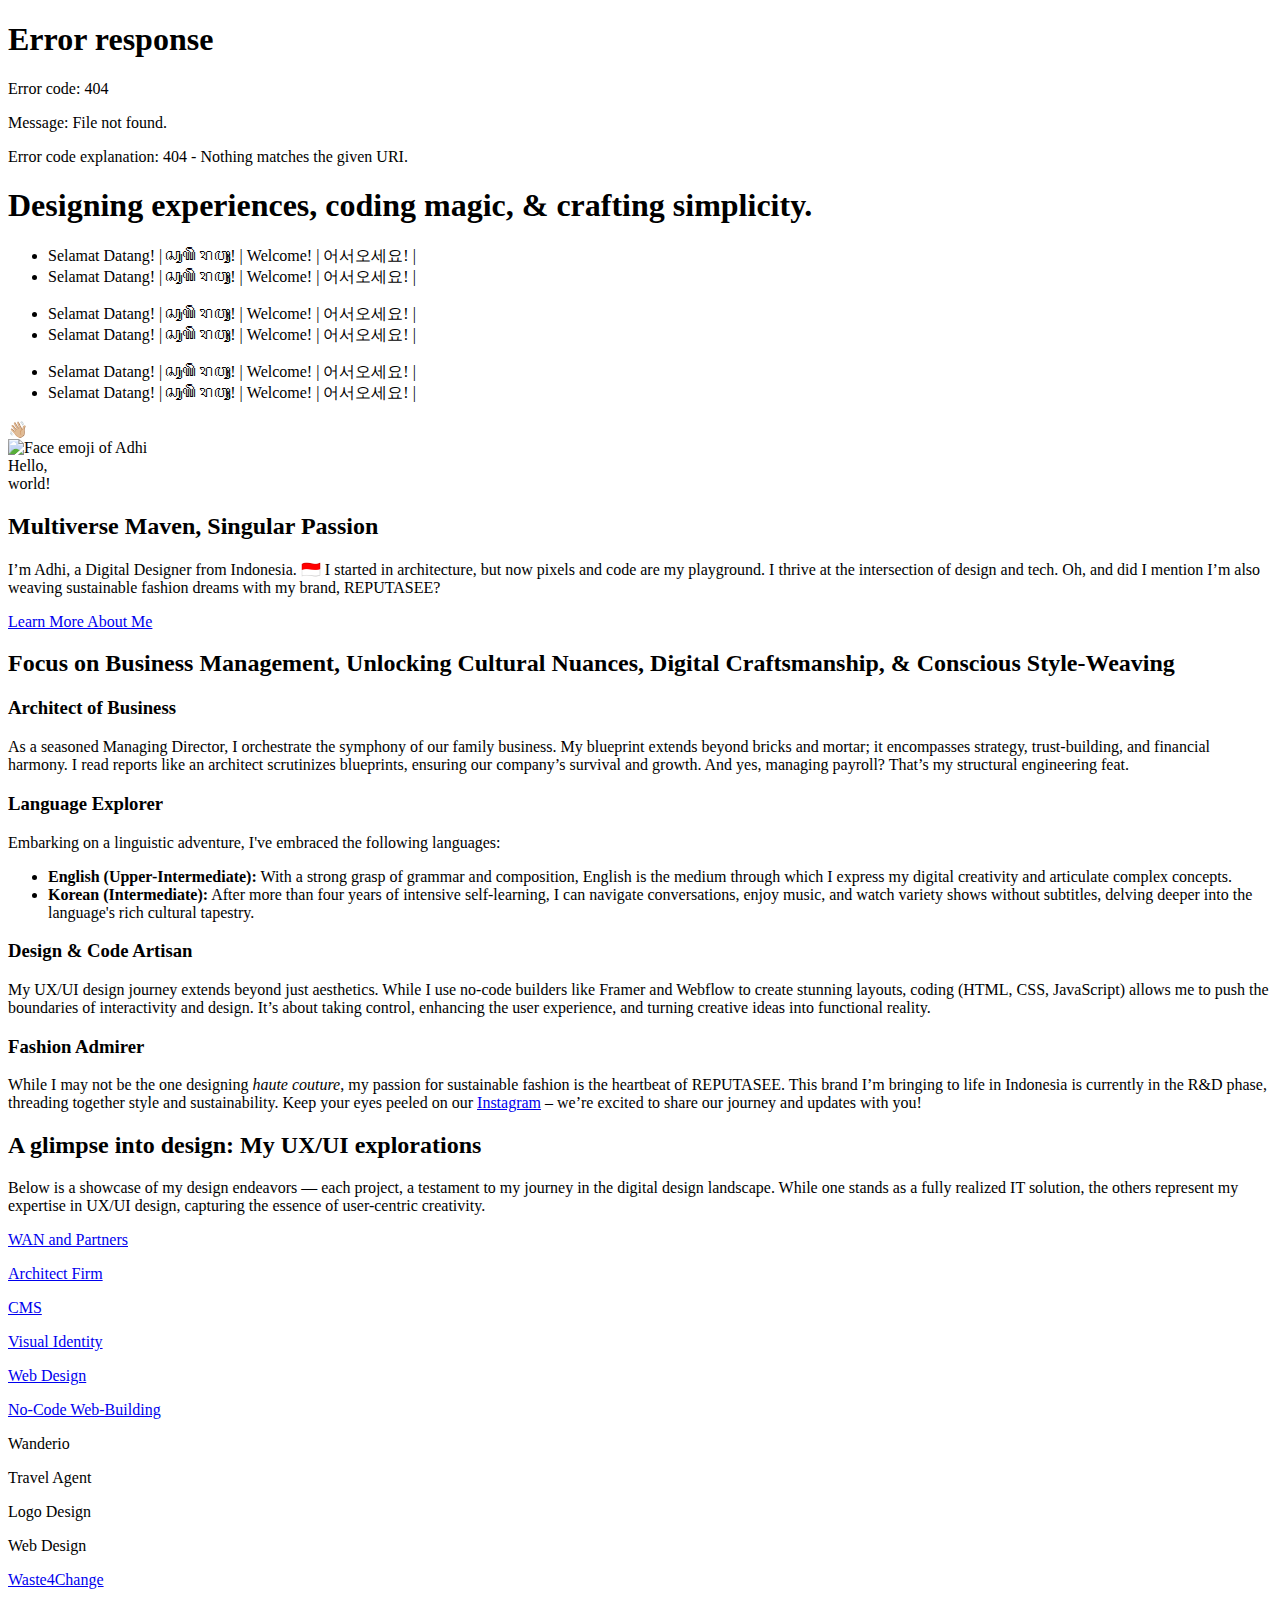
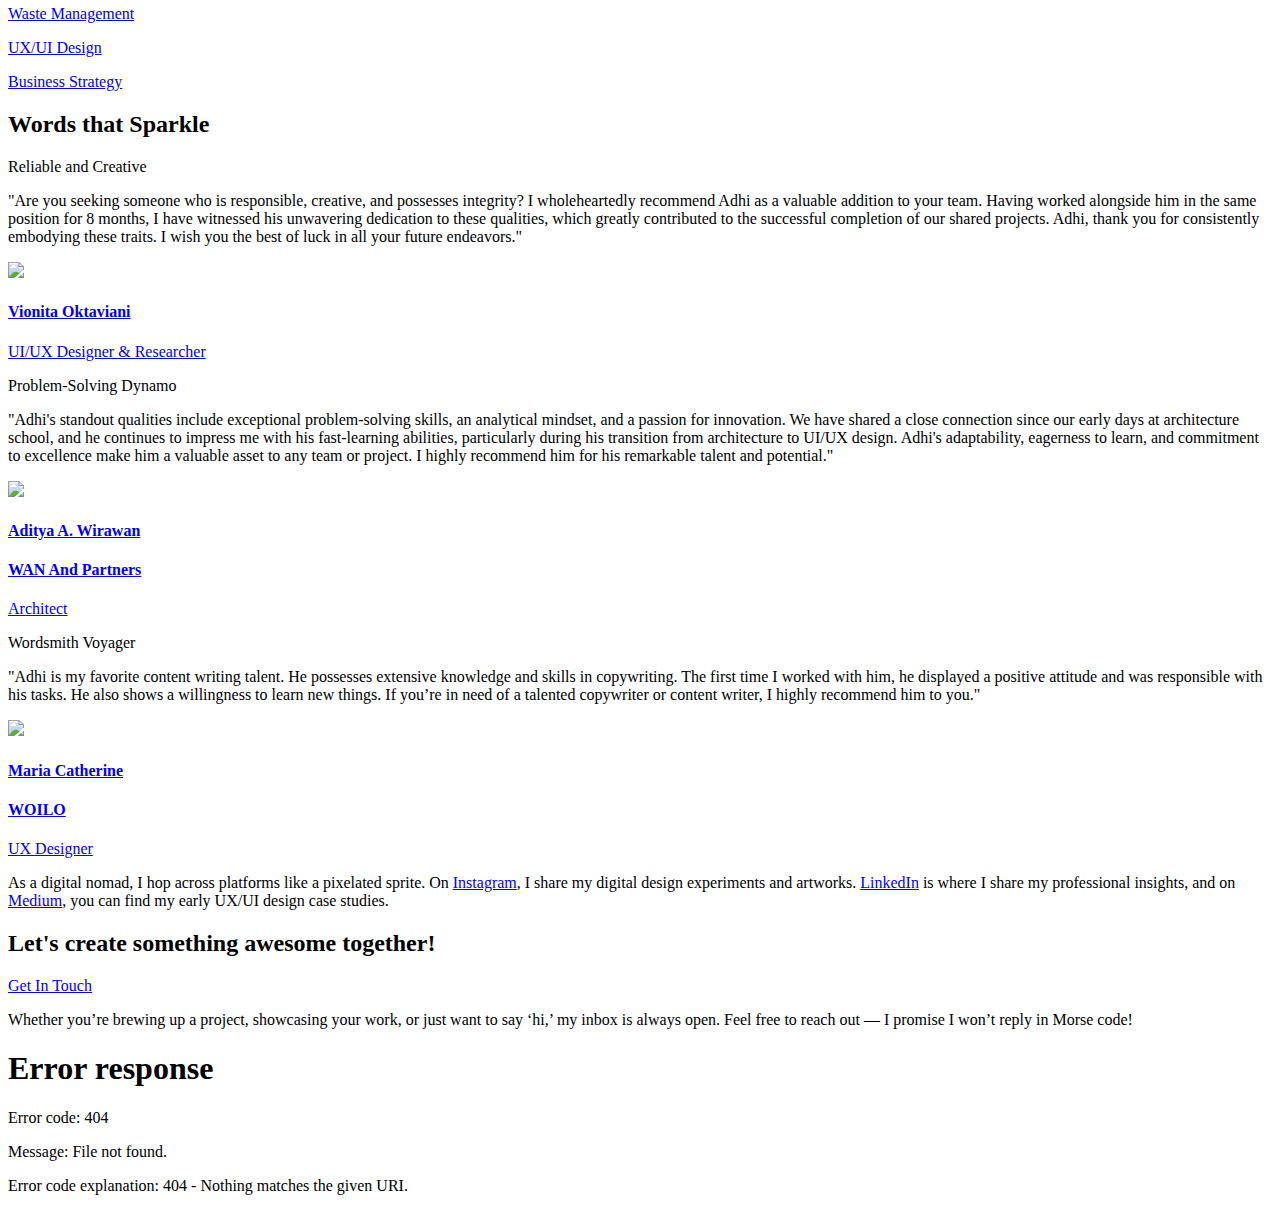
==== index.html @ 4ca86c9b "Update index.html" ====
<!DOCTYPE html>
<html lang="en">
<head>
    <title>Home</title>
    <script>
        document.addEventListener("DOMContentLoaded", function() {
            fetch('header.html')
                .then(response => response.text())
                .then(data => {
                    document.querySelector('head').innerHTML += data;
                });
        });
    </script>
</head>
<body>
    <div id="navbar"></div>
    <script>
        fetch("navbar.html")
        .then(response => response.text())
        .then(data => {
            document.getElementById("navbar").innerHTML = data;
            
            const script = document.createElement("script");
            script.src = "main.js";
            document.body.appendChild(script);
        });
    </script>
    <!-- End of navigation bar -->
     
    <header class="hero-wrapper col-8">
        <section id="top" class="hero-section">
            <h1 class="hero-text">Designing
                <span class="highlighted-text experiences">experiences</span>, coding <span class="highlighted-text magic">magic</span>, & crafting <span class="highlighted-text simplicity">simplicity</span>.
            </h1>
        </section>     
    </header>
    <!-- End of the Hero Section -->

    <div class="infinite-slider">
        <ul>
            <li>
                <span class="text-id">Selamat Datang!</span>
                <span class="separator">|</span>
                <span class="text-jv">ꦱꦸꦒꦼꦁꦫꦮꦸꦃ!</span>
                <span class="separator">|</span>
                <span class="text-en">Welcome!</span>
                <span class="separator">|</span>
                <span class="text-ko">어서오세요!</span>
                <span class="separator">|</span>
            </li>
            <li aria-hidden="true">
                <span class="text-id">Selamat Datang!</span>
                <span class="separator">|</span>
                <span class="text-jv">ꦱꦸꦒꦼꦁꦫꦮꦸꦃ!</span>
                <span class="separator">|</span>
                <span class="text-en">Welcome!</span>
                <span class="separator">|</span>
                <span class="text-ko">어서오세요!</span>
                <span class="separator">|</span>
            </li>
        </ul>
        <ul>
            <li>
                <span class="text-id">Selamat Datang!</span>
                <span class="separator">|</span>
                <span class="text-jv">ꦱꦸꦒꦼꦁꦫꦮꦸꦃ!</span>
                <span class="separator">|</span>
                <span class="text-en">Welcome!</span>
                <span class="separator">|</span>
                <span class="text-ko">어서오세요!</span>
                <span class="separator">|</span>
            </li>
            <li aria-hidden="true">
                <span class="text-id">Selamat Datang!</span>
                <span class="separator">|</span>
                <span class="text-jv">ꦱꦸꦒꦼꦁꦫꦮꦸꦃ!</span>
                <span class="separator">|</span>
                <span class="text-en">Welcome!</span>
                <span class="separator">|</span>
                <span class="text-ko">어서오세요!</span>
                <span class="separator">|</span>
            </li>
        </ul>
        <ul aria-hidden="true">
            <li>
                <span class="text-id">Selamat Datang!</span>
                <span class="separator">|</span>
                <span class="text-jv">ꦱꦸꦒꦼꦁꦫꦮꦸꦃ!</span>
                <span class="separator">|</span>
                <span class="text-en">Welcome!</span>
                <span class="separator">|</span>
                <span class="text-ko">어서오세요!</span>
                <span class="separator">|</span>
            </li>
            <li>
                <span class="text-id">Selamat Datang!</span>
                <span class="separator">|</span>
                <span class="text-jv">ꦱꦸꦒꦼꦁꦫꦮꦸꦃ!</span>
                <span class="separator">|</span>
                <span class="text-en">Welcome!</span>
                <span class="separator">|</span>
                <span class="text-ko">어서오세요!</span>
                <span class="separator">|</span>
            </li>
        </ul>
    </div>
    <!-- End of the Infinite Slider -->

    <section class="intro-section">
        <header class="intro-header">
            <div class="stickers">
                <div class="waving-hand-container">
                    <div class="waving-hand">👋🏼</div>
                </div>
                <img class="face-emoji" src="images/face-emoji-1.webp" alt="Face emoji of Adhi">
                <div class="bubble-text-container">
                    <div class="bubble-text">Hello,<br/>world!</div>
                </div>
            </div>
            <h2 class="subtitle">Multiverse Maven, Singular Passion</h2>
        </header>
        <p class="brief-intro">
            I’m Adhi, a Digital Designer from Indonesia. 🇮🇩 I started in architecture, but now pixels and code are my playground. I thrive at the intersection of design and tech. Oh, and did I mention I’m also weaving sustainable fashion dreams with my brand, REPUTASEE?
        </p>
        <a href="about.html" class="button-unfilled">
            <span class="cta-text">Learn More About Me</span>
            <div class="top-right-icon" alt="Icon"></div>
        </a>
    </section>
    <!-- End of the Intro Section -->

    <section id="activities" class="activities-section">
        <h2 class="subtitle">Focus on <span class="act-business">Business Management</span>, <span class="act-lang">Unlocking Cultural Nuances</span>, <span class="act-code">Digital Craftsmanship</span>, & <span class="act-fashion">Conscious Style-Weaving</span></h2>
        <div class="accordion">
            <div class="content-box">
                <h3 class="label">Architect of Business
                    <i class="fas fa-plus icon"></i>
                </h3>
                <div class="content">
                    <p>As a seasoned Managing Director, I orchestrate the symphony of our family business. My blueprint extends beyond bricks and mortar; it encompasses strategy, trust-building, and financial harmony. I read reports like an architect scrutinizes blueprints, ensuring our company’s survival and growth. And yes, managing payroll? That’s my structural engineering feat.</p>
                </div>
            </div>
            <div class="content-box">
                <h3 class="label">Language Explorer
                    <i class="fas fa-plus icon"></i>
                </h3>
                <div class="content">
                    <p class="lang">Embarking on a linguistic adventure, I've embraced the following languages:</p>
                    <ul>
                        <li><strong>English (Upper-Intermediate):</strong> With a strong grasp of grammar and composition, English is the medium through which I express my digital creativity and articulate complex concepts.</li>
                        <li><strong>Korean (Intermediate):</strong> After more than four years of intensive self-learning, I can navigate conversations, enjoy music, and watch variety shows without subtitles, delving deeper into the language's rich cultural tapestry.</li>
                    </ul>
                </div>                
            </div>
            <div class="content-box">
                <h3 class="label">Design & Code Artisan
                    <i class="fas fa-plus icon"></i>
                </h3>
                <div class="content">
                    <p>My UX/UI design journey extends beyond just aesthetics. While I use no-code builders like Framer and Webflow to create stunning layouts, coding (HTML, CSS, JavaScript) allows me to push the boundaries of interactivity and design. It’s about taking control, enhancing the user experience, and turning creative ideas into functional reality.</p>
                </div>
            </div>
            <div class="content-box">
                <h3 class="label">Fashion Admirer
                    <i class="fas fa-plus icon"></i>
                </h3>
                <div class="content">
                    <p>While I may not be the one designing <i>haute couture</i>, my passion for sustainable fashion is the heartbeat of REPUTASEE. This brand I’m bringing to life in Indonesia is currently in the R&D phase, threading together style and sustainability. Keep your eyes peeled on our <a href="https://instagram.com/reputasee.id" target="_blank" class="social-link instagram">Instagram</a> – we’re excited to share our journey and updates with you!</p>
                </div>
            </div>
        </div>
    </section>
    <!-- End of the Activities Section -->

    <section id="projects" class="projects-section">
        <h2 class="subtitle">A glimpse into design: My UX/UI explorations</h2>
        <div>
            <p class="body-text">Below is a showcase of my design endeavors — each project, a testament to my journey in the digital design landscape. While one stands as a fully realized IT solution, the others represent my expertise in UX/UI design, capturing the essence of user-centric creativity.</p>
        </div>
        <div class="list-of-projects">
            <a href="https://wanandpartners.framer.website" class="project-outer-container" target="_blank">
                <div class="project-inner-container">
                    <div class="project-type-indicator"></div>
                    <div class="label button-unfilled">WAN and Partners</div>
                </div>
                <div class="keyword-outer-container">
                    <div class="keyword-inner-container">
                        <p class="project-keyword">Architect Firm</p>
                    </div>
                    <div class="keyword-inner-container">
                        <p class="project-keyword">CMS</p>
                    </div>
                    <div class="keyword-inner-container">
                        <p class="project-keyword">Visual Identity</p>
                    </div>
                    <div class="keyword-inner-container">
                        <p class="project-keyword">Web Design</p>
                    </div>
                    <div class="keyword-inner-container">
                        <p class="project-keyword">No-Code Web-Building</p>
                    </div>
                </div>
            </a>
            <div class="project-outer-container">
                <div class="project-inner-container">
                    <div class="project-type-indicator design-only"></div>
                    <div class="label button-unfilled">Wanderio</div>
                </div>
                <div class="keyword-outer-container">
                    <div class="keyword-inner-container">
                        <p class="project-keyword">Travel Agent</p>
                    </div>
                    <div class="keyword-inner-container">
                        <p class="project-keyword">Logo Design</p>
                    </div>
                    <div class="keyword-inner-container">
                        <p class="project-keyword">Web Design</p>
                    </div>
                </div>
            </div>
            <a href="project-w4c.html" class="project-outer-container" target="_blank">
                <div class="project-inner-container">
                    <div class="project-type-indicator design-only"></div>
                    <div class="label button-unfilled">Waste4Change</div>
                </div>
                <div class="keyword-outer-container">
                    <div class="keyword-inner-container">
                        <p class="project-keyword">Waste Management</p>
                    </div>
                    <div class="keyword-inner-container">
                        <p class="project-keyword">UX/UI Design</p>
                    </div>
                    <div class="keyword-inner-container">
                        <p class="project-keyword">Business Strategy</p>
                    </div>
                </div>
            </a>
        </div>
    </section>
    <!-- End of the Projects Section -->

    <section id="references" class="references-section">
        <h2 class="subtitle">Words that Sparkle</h2>
        <div class="cards-container">
            <div class="card">
                <div class="card-content">
                    <a class="card-title">Reliable and Creative</a>
                    <p>"Are you seeking someone who is responsible, creative, and possesses integrity? I wholeheartedly recommend Adhi as a valuable addition to your team. Having worked alongside him in the same position for 8 months, I have witnessed his unwavering dedication to these qualities, which greatly contributed to the successful completion of our shared projects. Adhi, thank you for consistently embodying these traits. I wish you the best of luck in all your future endeavors."</p>
                </div>
                <a href="https://www.linkedin.com/in/vionita-oktaviani/" class="referencer" target="_blank">
                    <img class="referencer-photo" src="images/pp-vio.jpeg">
                    <div class="referencer-identity">
                        <h4 class="referencer-name">Vionita Oktaviani</h4>
                        <p class="referencer-occupation">UI/UX Designer & Researcher</p>
                    </div>
                </a>
            </div>
            <div class="card">
                <div class="card-content">
                    <a class="card-title">Problem-Solving Dynamo</a>
                    <p>"Adhi's standout qualities include exceptional problem-solving skills, an analytical mindset, and a passion for innovation. We have shared a close connection since our early days at architecture school, and he continues to impress me with his fast-learning abilities, particularly during his transition from architecture to UI/UX design. Adhi's adaptability, eagerness to learn, and commitment to excellence make him a valuable asset to any team or project. I highly recommend him for his remarkable talent and potential."</p>
                </div>
                <a href="https://www.linkedin.com/in/adityaryaw/" class="referencer" target="_blank">
                    <img class="referencer-photo" src="images/pp-adit.jpeg">
                    <div class="referencer-identity">
                        <h4 class="referencer-name adit">Aditya A. Wirawan</h4>
                        <h4 class="referencer-company">WAN And Partners</h4>
                        <p class="referencer-occupation">Architect</p>
                    </div>
                </a>
            </div>
            <div class="card">
                <div class="card-content">
                    <a class="card-title">Wordsmith Voyager</a>
                    <p>"Adhi is my favorite content writing talent. He possesses extensive knowledge and skills in copywriting. The first time I worked with him, he displayed a positive attitude and was responsible with his tasks. He also shows a willingness to learn new things. If you’re in need of a talented copywriter or content writer, I highly recommend him to you."</p>
                </div>
                <a href="https://www.linkedin.com/in/mariacatherineayu/" class="referencer" target="_blank">
                    <img class="referencer-photo" src="images/pp-maria.jpeg">
                    <div class="referencer-identity">
                        <h4 class="referencer-name maria">Maria Catherine</h4>
                        <h4 class="referencer-company">WOILO</h4>
                        <p class="referencer-occupation">UX Designer</p>
                    </div>
                </a>
            </div>
        </div>
    </section>
    <!-- End of the References Section -->
    
    <section class="social-section">
        <span class="label social-text">
            As a digital nomad, I hop across platforms like a pixelated sprite. On 
            <a class="social-link instagram" href="https://instagram.com/ux.adhi" aria-label="Instagram" target="_blank">Instagram</a>, I share my digital design experiments and artworks. <a class="social-link linkedin" href="https://linkedin.com/in/achmadadhinugraha" aria-label="LinkedIn" target="_blank">LinkedIn</a> is where I share my professional insights, and on <a class="social-link medium" href="https://medium.com/@adhi-ngrha" aria-label="Medium" target="_blank">Medium</a>, you can find my early UX/UI design case studies.
        </span>        
        <div class="pre-footer">
            <h2 class="subtitle">Let's create something awesome together!</h2>
            <a href="mailto:adhingrha@gmail.com?subject=Inquiry from Your Website Visitor&body=Hi Adhi,%0D%0A%0D%0AI've just visited your website and I'm interested in [your work/REPUTASEE/your design philosophy/etc.]. I'd like to discuss [topic/idea/project] with you.%0D%0A%0D%0ALooking forward to hearing from you.%0D%0A%0D%0ABest,%0D%0A[Your Name]" target="_blank" class="button-unfilled">
                <span class="cta-text">Get In Touch</span>
                <div class="top-right-icon" alt="Icon"></div>
            </a>
            <p>Whether you’re brewing up a project, showcasing your work, or just want to say ‘hi,’ my inbox is always open. Feel free to reach out — I promise I won’t reply in Morse code!</p>
        </div>
    </section>
    <!-- End of the Social Section -->

    <footer id="footer"></footer>
    <script>
        fetch("footer.html")
        .then(response => response.text())
        .then(data => {
            document.getElementById("footer").innerHTML = data;
            
            const script = document.createElement("script");
            script.src = "main.js";
            document.body.appendChild(script);
        });
    </script>
    <!-- End of footer -->

    <script src="main.js"></script>
</body>
</html>
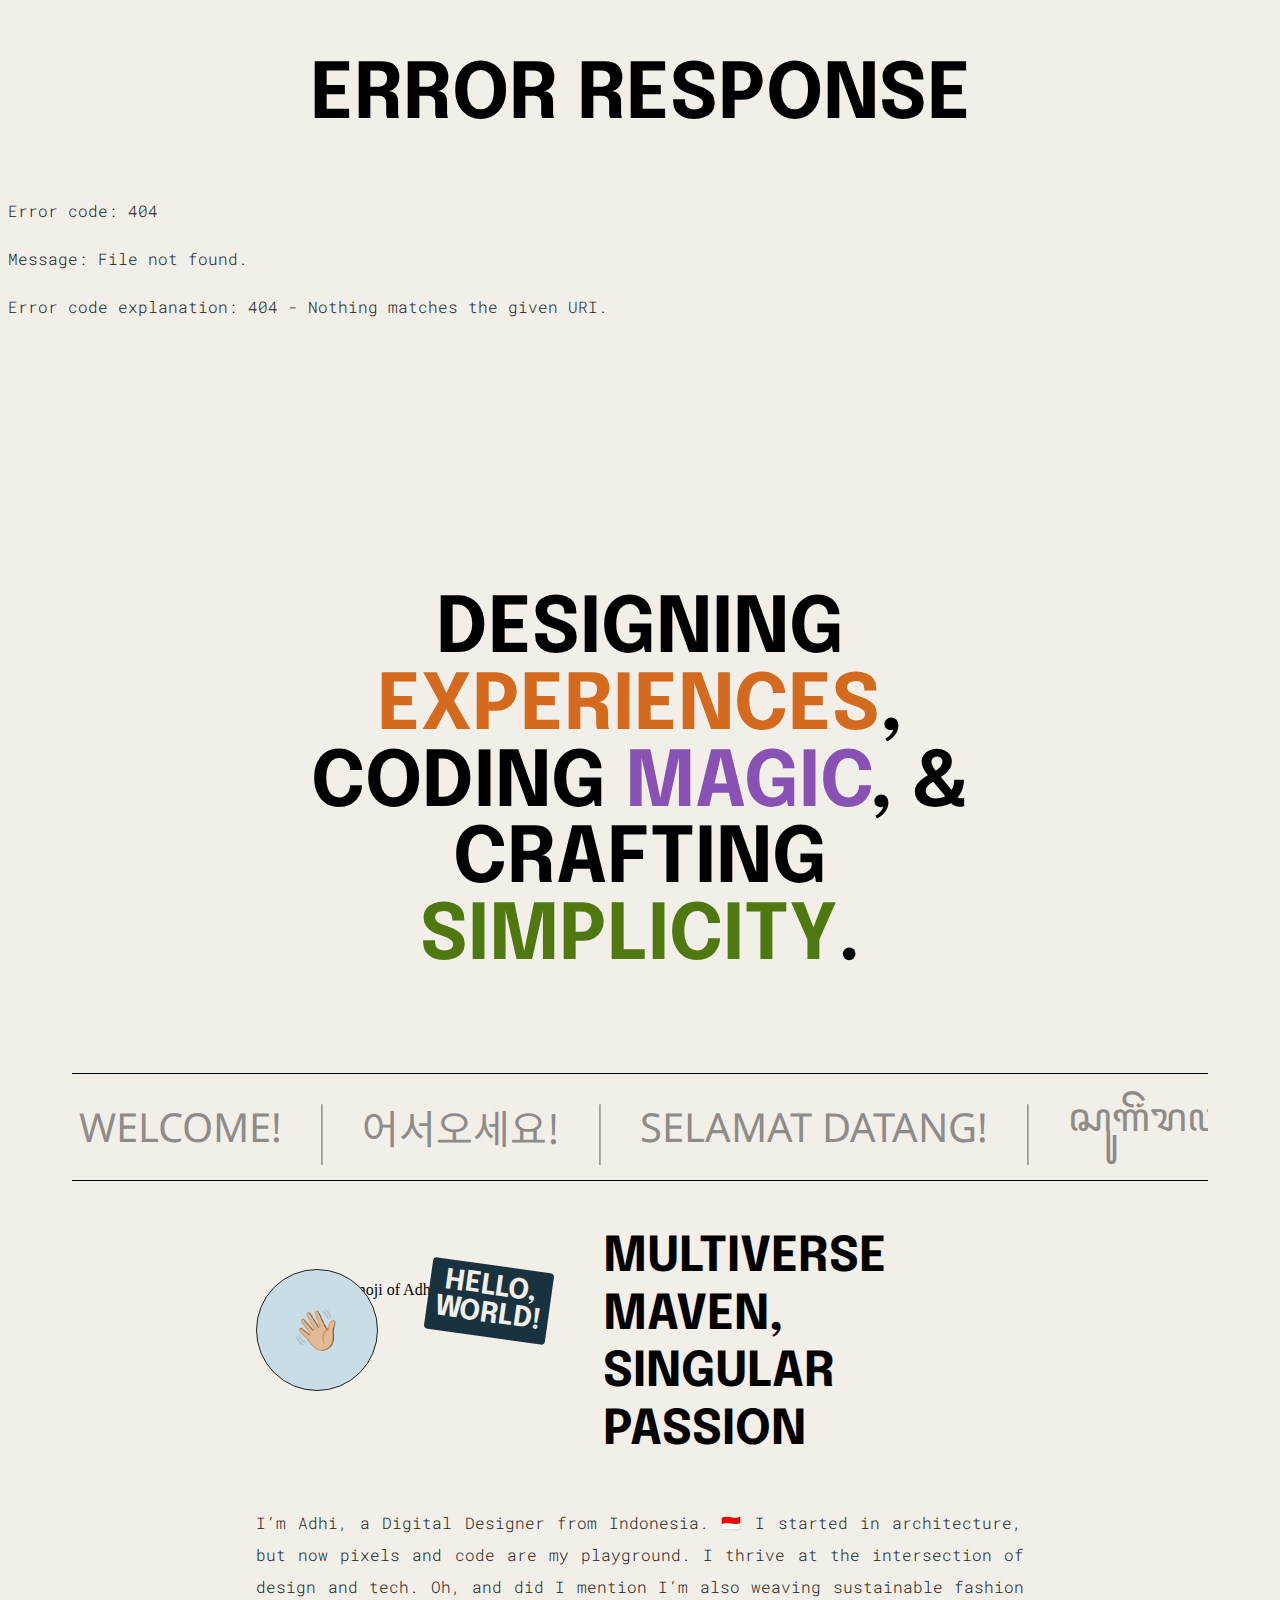
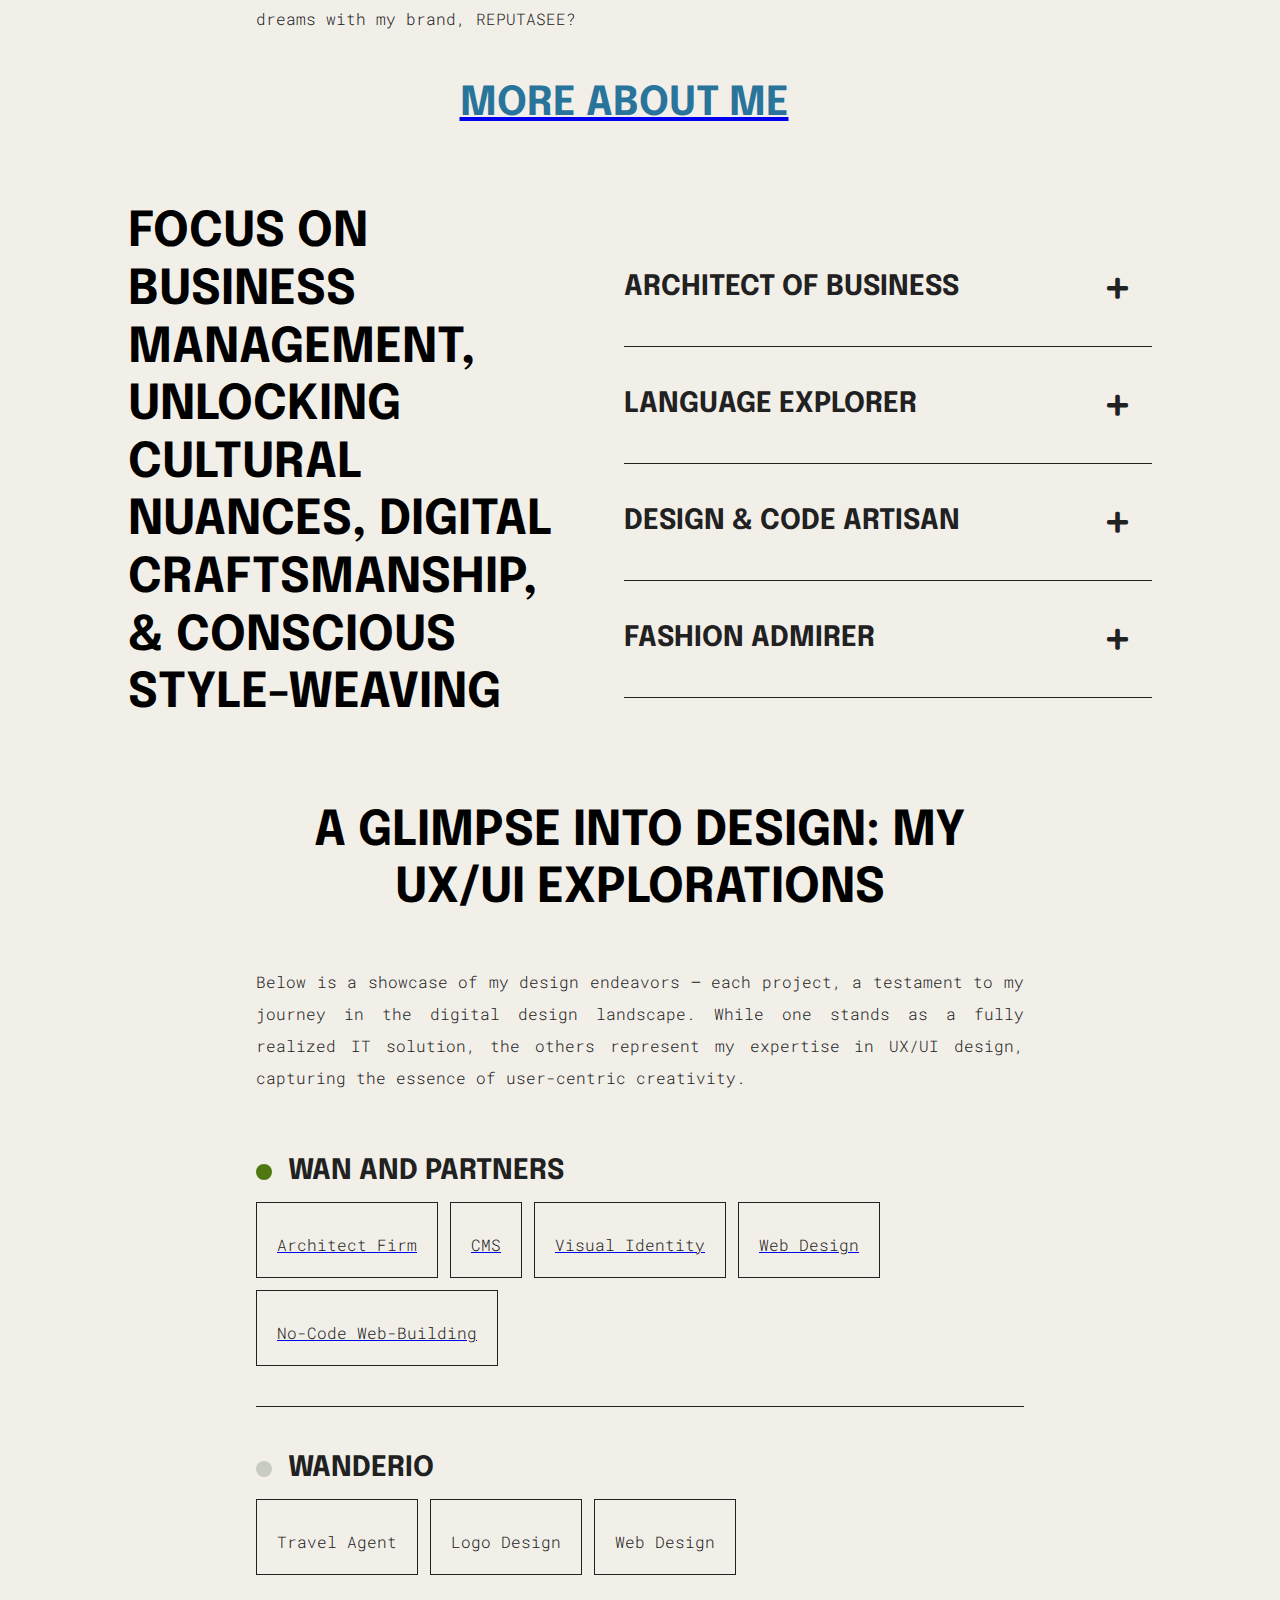
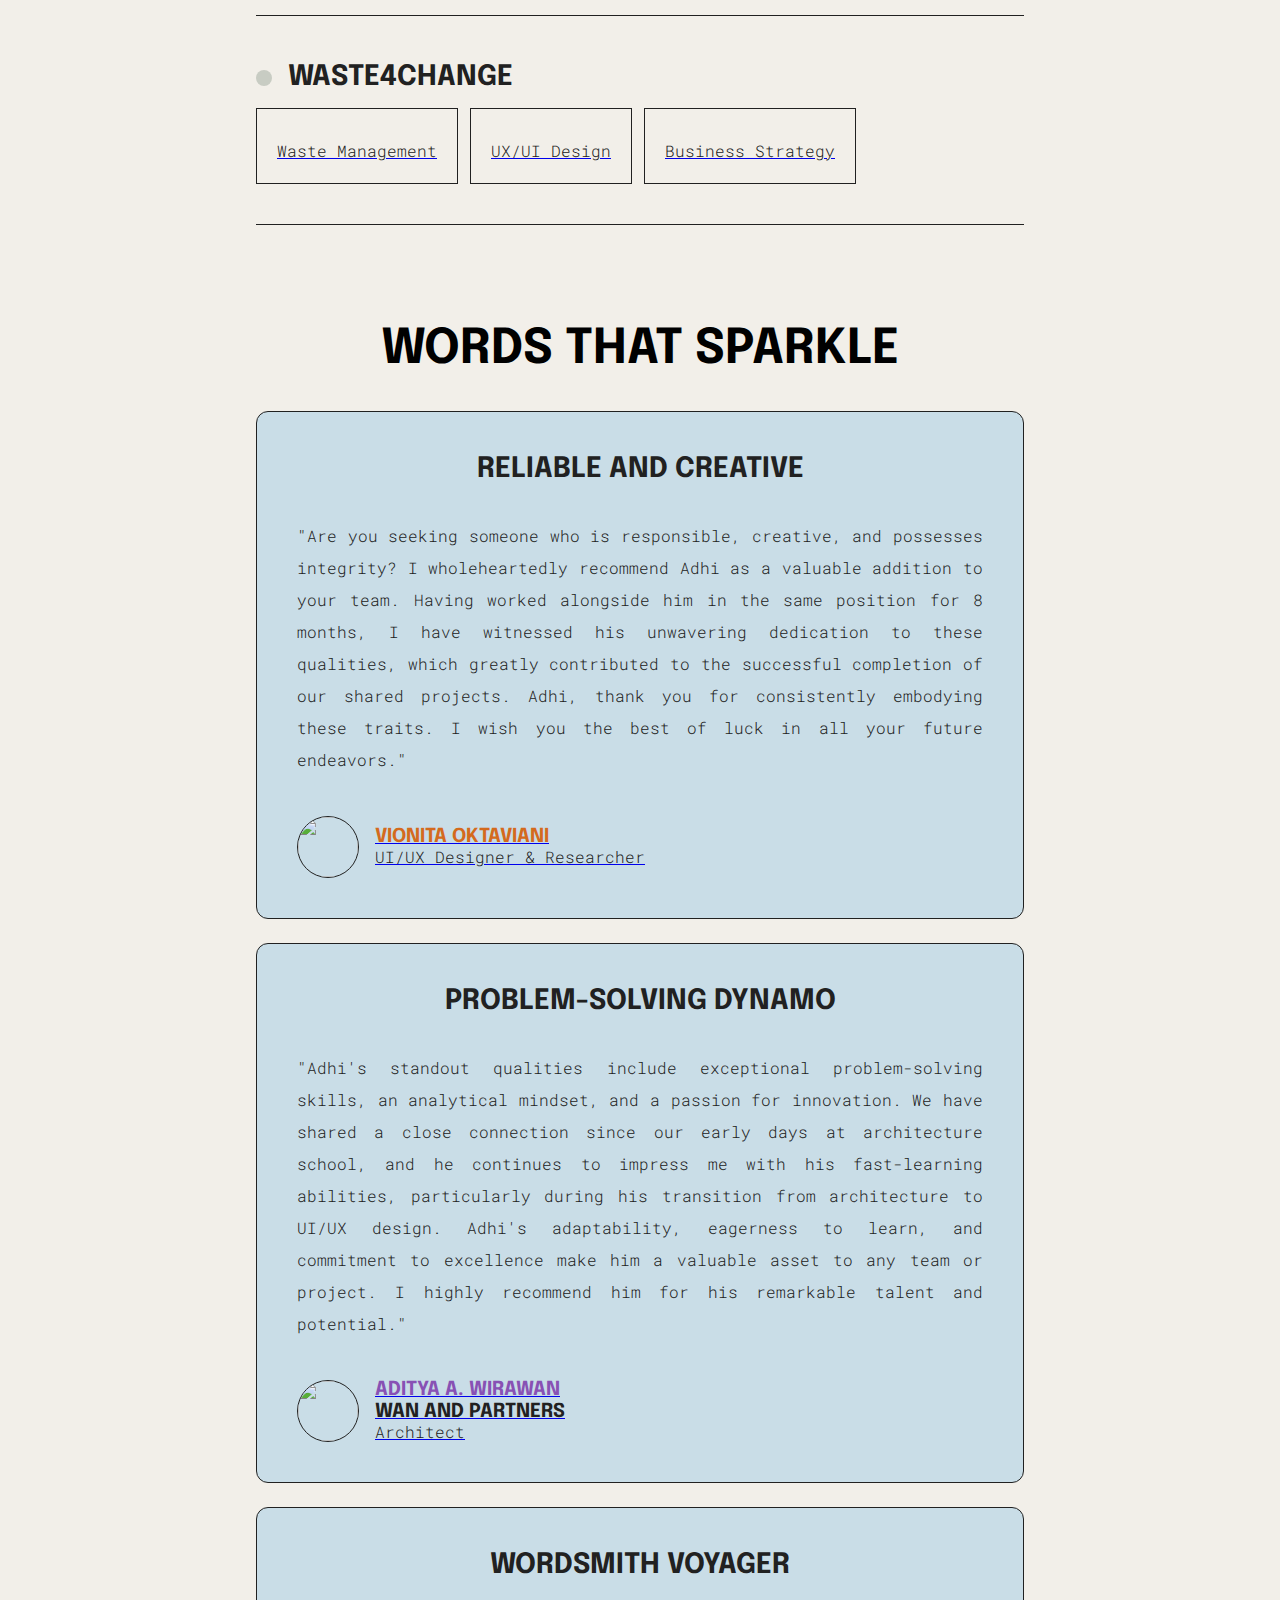
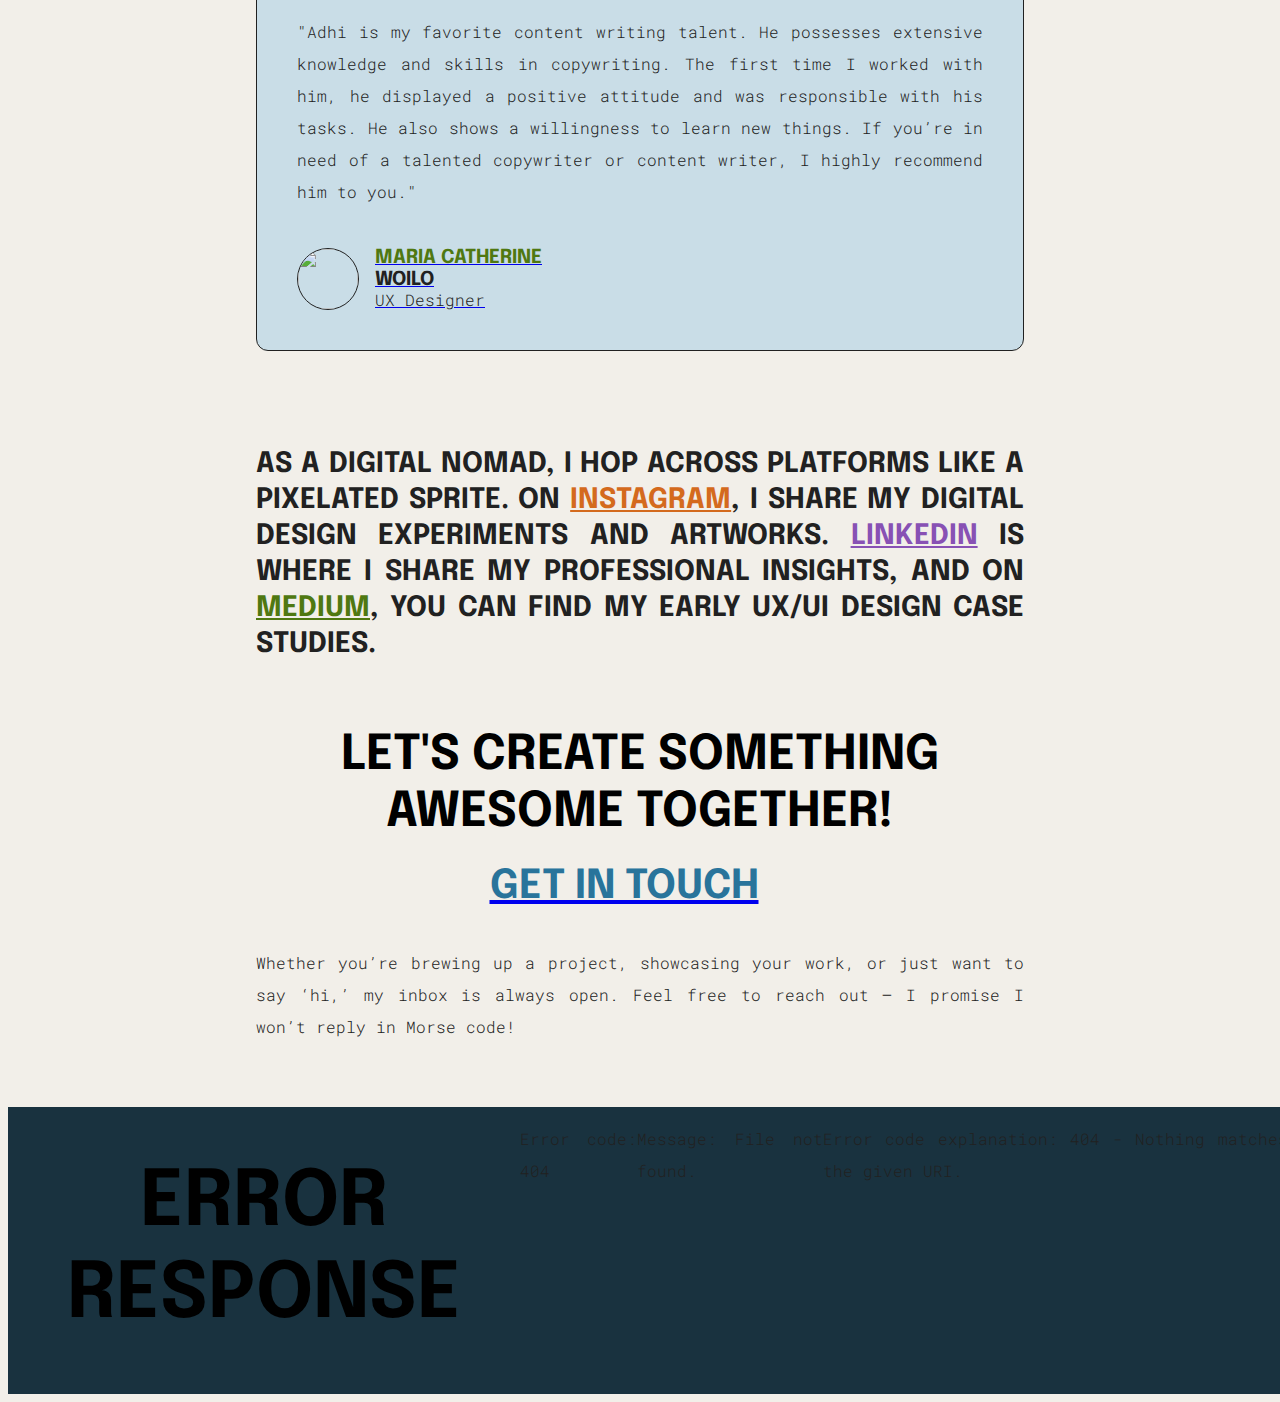
==== commit 8636cfe7: "Add files via upload" ====
--- a/index.html
+++ b/index.html
@@ -27,7 +27,7 @@
     </script>
     <!-- End of navigation bar -->
      
-    <header class="hero-wrapper col-8">
+    <header class="hero-wrapper">
         <section id="top" class="hero-section">
             <h1 class="hero-text">Designing
                 <span class="highlighted-text experiences">experiences</span>, coding <span class="highlighted-text magic">magic</span>, & crafting <span class="highlighted-text simplicity">simplicity</span>.
@@ -123,7 +123,7 @@
             I’m Adhi, a Digital Designer from Indonesia. 🇮🇩 I started in architecture, but now pixels and code are my playground. I thrive at the intersection of design and tech. Oh, and did I mention I’m also weaving sustainable fashion dreams with my brand, REPUTASEE?
         </p>
         <a href="about.html" class="button-unfilled">
-            <span class="cta-text">Learn More About Me</span>
+            <span class="cta-text">More About Me</span>
             <div class="top-right-icon" alt="Icon"></div>
         </a>
     </section>
@@ -319,4 +319,4 @@
 
     <script src="main.js"></script>
 </body>
-</html>
+</html>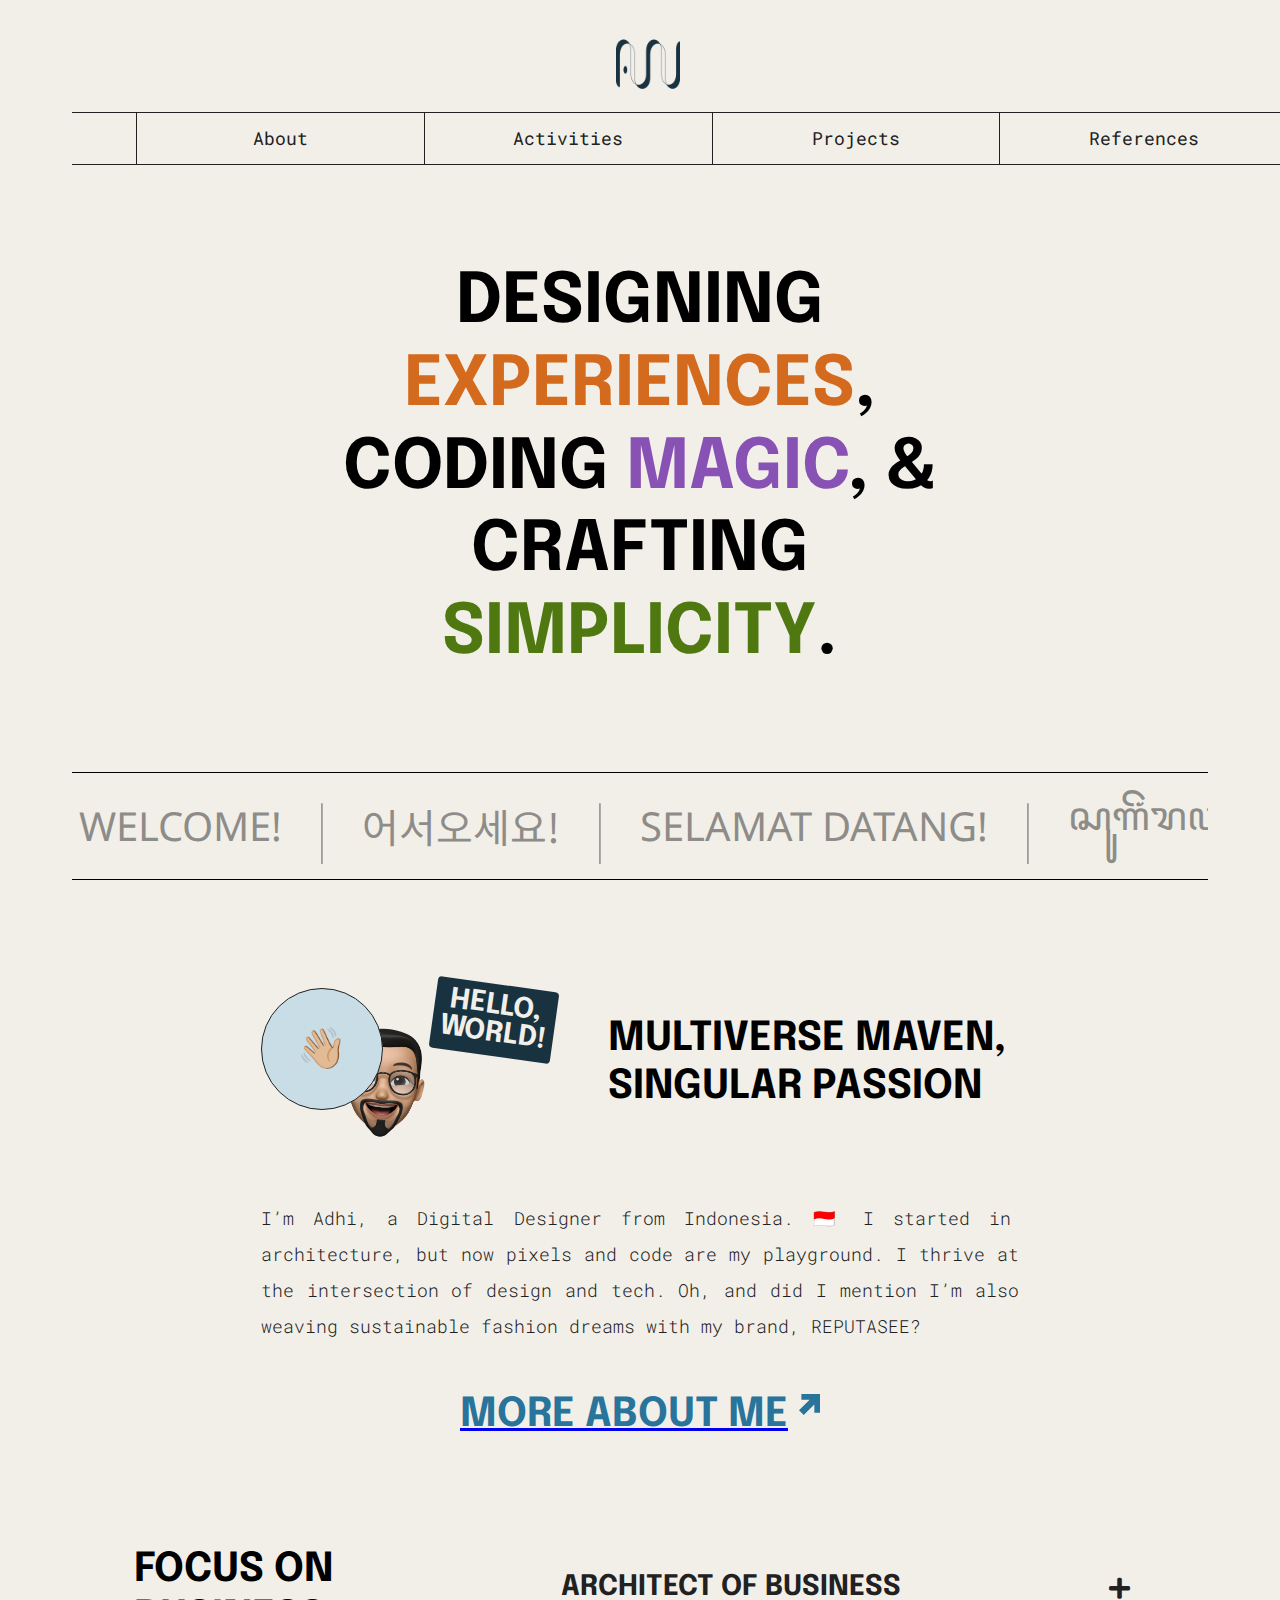
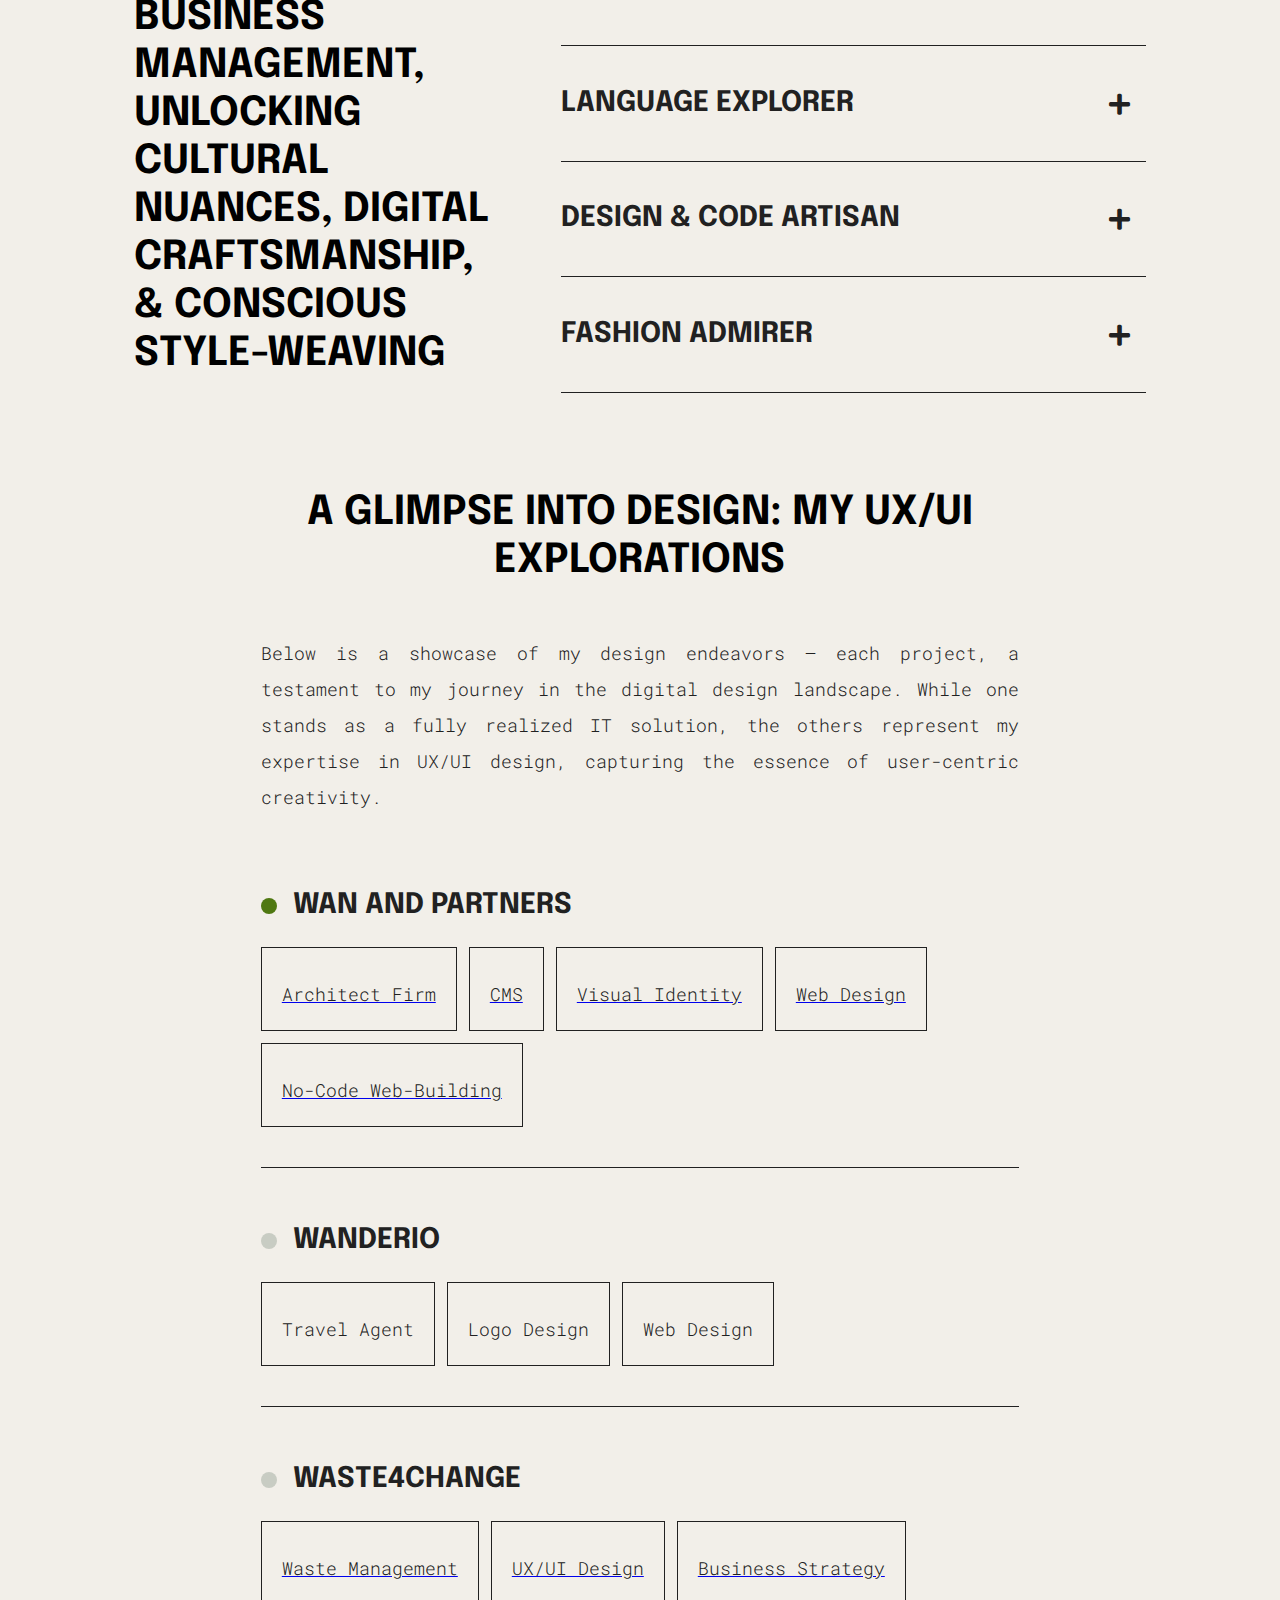
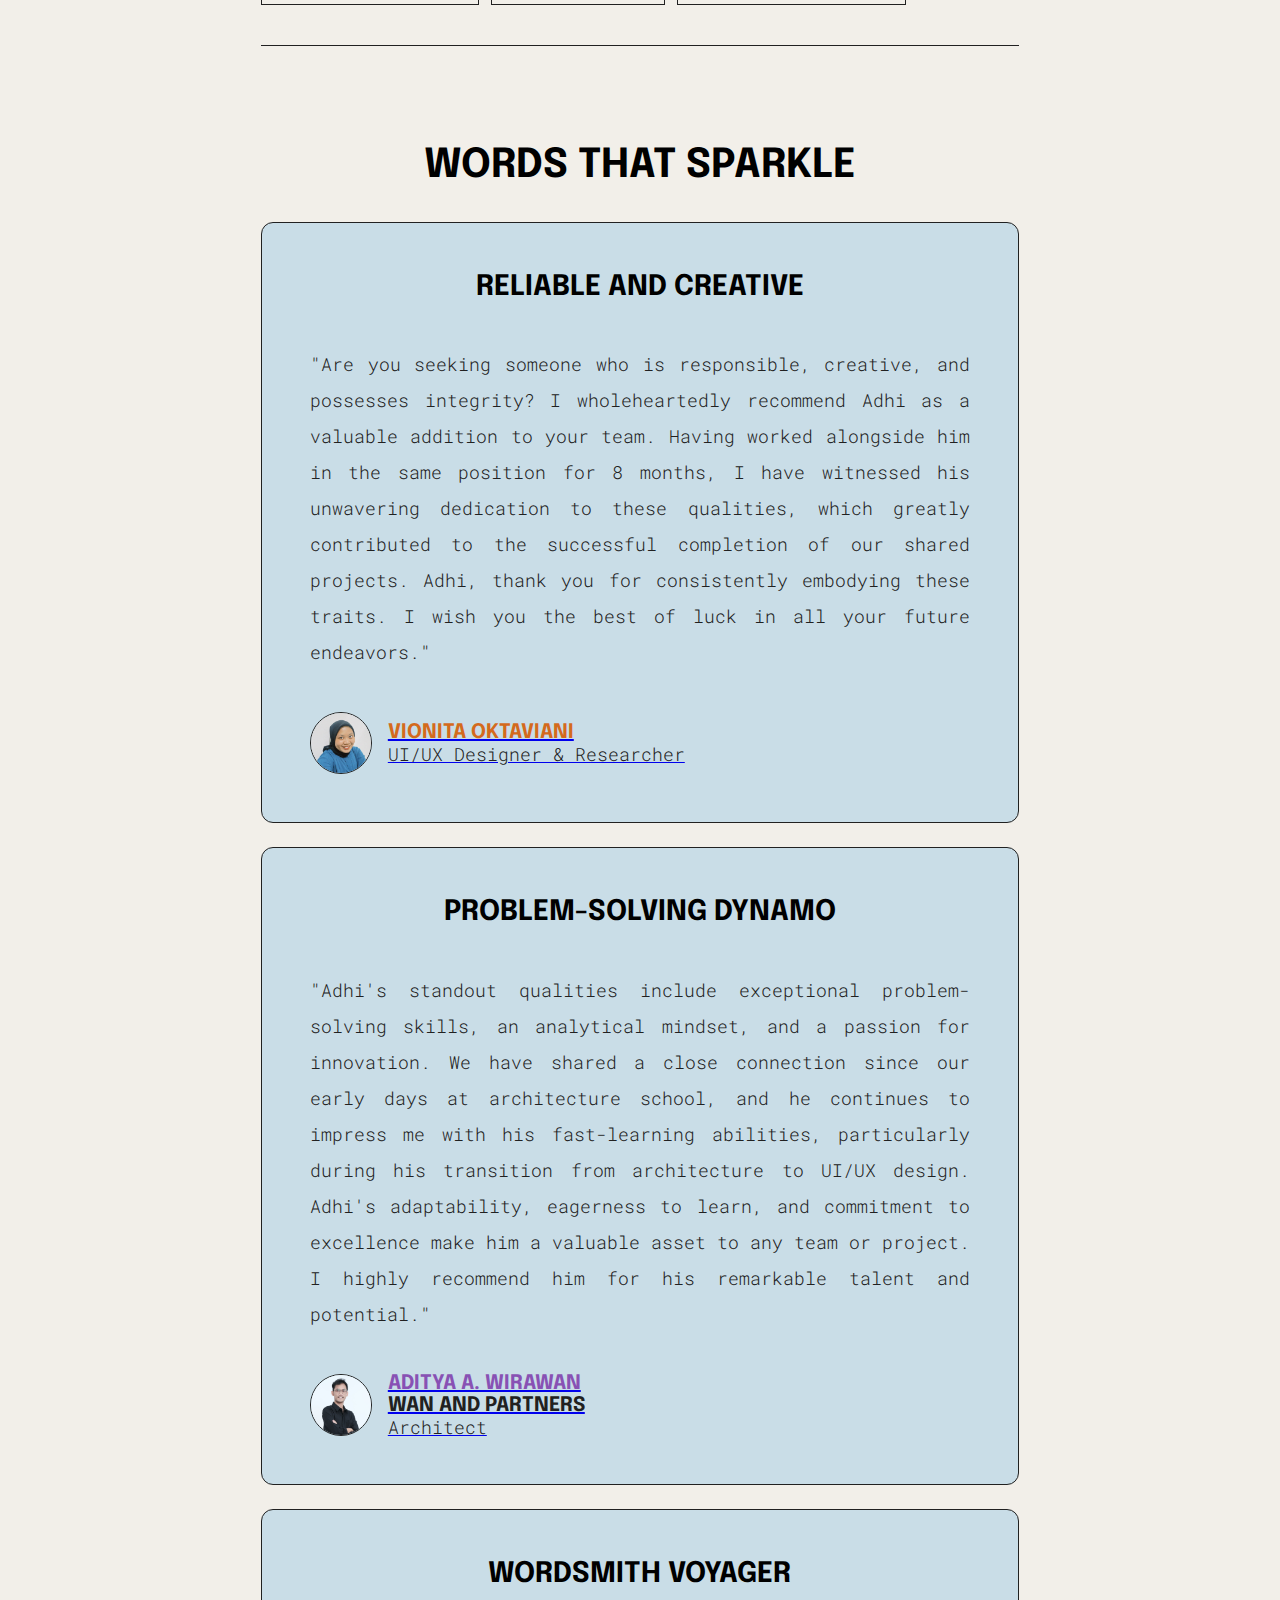
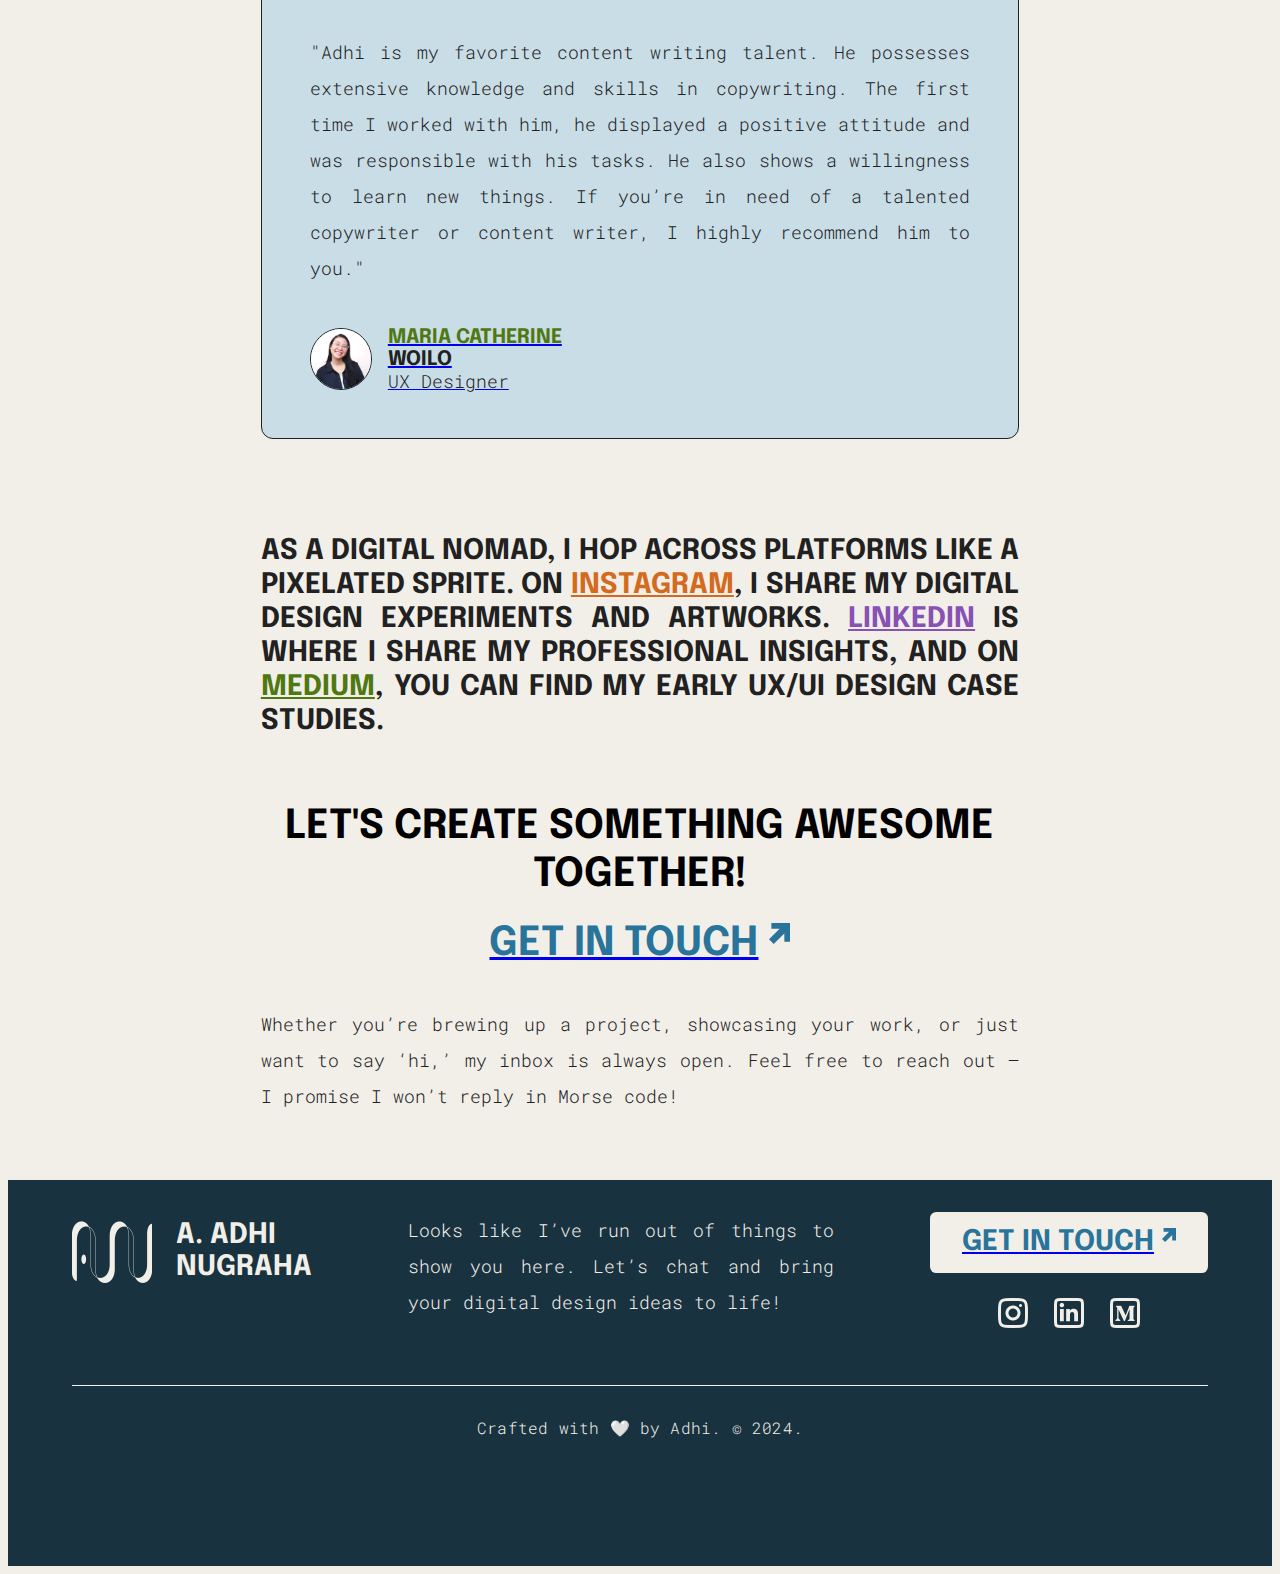
==== commit bbdc7fd5: "Update index.html" ====
--- a/index.html
+++ b/index.html
@@ -124,7 +124,7 @@
         </p>
         <a href="about.html" class="button-unfilled">
             <span class="cta-text">More About Me</span>
-            <div class="top-right-icon" alt="Icon"></div>
+            <div class="top-right-icon"></div>
         </a>
     </section>
     <!-- End of the Intro Section -->
@@ -181,7 +181,7 @@
             <a href="https://wanandpartners.framer.website" class="project-outer-container" target="_blank">
                 <div class="project-inner-container">
                     <div class="project-type-indicator"></div>
-                    <div class="label button-unfilled">WAN and Partners</div>
+                    <h3 class="label button-unfilled">WAN and Partners</h3>
                 </div>
                 <div class="keyword-outer-container">
                     <div class="keyword-inner-container">
@@ -204,7 +204,7 @@
             <div class="project-outer-container">
                 <div class="project-inner-container">
                     <div class="project-type-indicator design-only"></div>
-                    <div class="label button-unfilled">Wanderio</div>
+                    <h3 class="label button-unfilled">Wanderio</h3>
                 </div>
                 <div class="keyword-outer-container">
                     <div class="keyword-inner-container">
@@ -221,7 +221,7 @@
             <a href="project-w4c.html" class="project-outer-container" target="_blank">
                 <div class="project-inner-container">
                     <div class="project-type-indicator design-only"></div>
-                    <div class="label button-unfilled">Waste4Change</div>
+                    <h3 class="label button-unfilled">Waste4Change</h3>
                 </div>
                 <div class="keyword-outer-container">
                     <div class="keyword-inner-container">
@@ -244,11 +244,11 @@
         <div class="cards-container">
             <div class="card">
                 <div class="card-content">
-                    <a class="card-title">Reliable and Creative</a>
+                    <h3 class="card-title">Reliable and Creative</h3>
                     <p>"Are you seeking someone who is responsible, creative, and possesses integrity? I wholeheartedly recommend Adhi as a valuable addition to your team. Having worked alongside him in the same position for 8 months, I have witnessed his unwavering dedication to these qualities, which greatly contributed to the successful completion of our shared projects. Adhi, thank you for consistently embodying these traits. I wish you the best of luck in all your future endeavors."</p>
                 </div>
                 <a href="https://www.linkedin.com/in/vionita-oktaviani/" class="referencer" target="_blank">
-                    <img class="referencer-photo" src="images/pp-vio.jpeg">
+                    <img class="referencer-photo" src="images/pp-vio.jpeg" alt="Profile picture of Vionita Oktaviani">
                     <div class="referencer-identity">
                         <h4 class="referencer-name">Vionita Oktaviani</h4>
                         <p class="referencer-occupation">UI/UX Designer & Researcher</p>
@@ -257,11 +257,11 @@
             </div>
             <div class="card">
                 <div class="card-content">
-                    <a class="card-title">Problem-Solving Dynamo</a>
+                    <h3 class="card-title">Problem-Solving Dynamo</h3>
                     <p>"Adhi's standout qualities include exceptional problem-solving skills, an analytical mindset, and a passion for innovation. We have shared a close connection since our early days at architecture school, and he continues to impress me with his fast-learning abilities, particularly during his transition from architecture to UI/UX design. Adhi's adaptability, eagerness to learn, and commitment to excellence make him a valuable asset to any team or project. I highly recommend him for his remarkable talent and potential."</p>
                 </div>
                 <a href="https://www.linkedin.com/in/adityaryaw/" class="referencer" target="_blank">
-                    <img class="referencer-photo" src="images/pp-adit.jpeg">
+                    <img class="referencer-photo" src="images/pp-adit.jpeg" alt="Profile picture of Aditya A. Wirawan">
                     <div class="referencer-identity">
                         <h4 class="referencer-name adit">Aditya A. Wirawan</h4>
                         <h4 class="referencer-company">WAN And Partners</h4>
@@ -271,11 +271,11 @@
             </div>
             <div class="card">
                 <div class="card-content">
-                    <a class="card-title">Wordsmith Voyager</a>
+                    <h3 class="card-title">Wordsmith Voyager</h3>
                     <p>"Adhi is my favorite content writing talent. He possesses extensive knowledge and skills in copywriting. The first time I worked with him, he displayed a positive attitude and was responsible with his tasks. He also shows a willingness to learn new things. If you’re in need of a talented copywriter or content writer, I highly recommend him to you."</p>
                 </div>
                 <a href="https://www.linkedin.com/in/mariacatherineayu/" class="referencer" target="_blank">
-                    <img class="referencer-photo" src="images/pp-maria.jpeg">
+                    <img class="referencer-photo" src="images/pp-maria.jpeg" alt="Profile picture of Maria Catherine Ayu">
                     <div class="referencer-identity">
                         <h4 class="referencer-name maria">Maria Catherine</h4>
                         <h4 class="referencer-company">WOILO</h4>
@@ -294,9 +294,9 @@
         </span>        
         <div class="pre-footer">
             <h2 class="subtitle">Let's create something awesome together!</h2>
-            <a href="mailto:adhingrha@gmail.com?subject=Inquiry from Your Website Visitor&body=Hi Adhi,%0D%0A%0D%0AI've just visited your website and I'm interested in [your work/REPUTASEE/your design philosophy/etc.]. I'd like to discuss [topic/idea/project] with you.%0D%0A%0D%0ALooking forward to hearing from you.%0D%0A%0D%0ABest,%0D%0A[Your Name]" target="_blank" class="button-unfilled">
+            <a href="mailto:adhingrha@gmail.com?subject=Inquiry%20from%20Your%20Website%20Visitor&body=Hi%20Adhi,%0D%0A%0D%0AI've%20just%20visited%20your%20website%20and%20I'm%20interested%20in%20[your%20work/REPUTASEE/your%20design%20philosophy/etc.].%20I'd%20like%20to%20discuss%20[topic/idea/project]%20with%20you.%0D%0A%0D%0ALooking%20forward%20to%20hearing%20from%20you.%0D%0A%0D%0ABest,%0D%0A[Your%20Name]" target="_blank" class="button-unfilled">
                 <span class="cta-text">Get In Touch</span>
-                <div class="top-right-icon" alt="Icon"></div>
+                <div class="top-right-icon"></div>
             </a>
             <p>Whether you’re brewing up a project, showcasing your work, or just want to say ‘hi,’ my inbox is always open. Feel free to reach out — I promise I won’t reply in Morse code!</p>
         </div>
@@ -319,4 +319,4 @@
 
     <script src="main.js"></script>
 </body>
-</html>+</html>
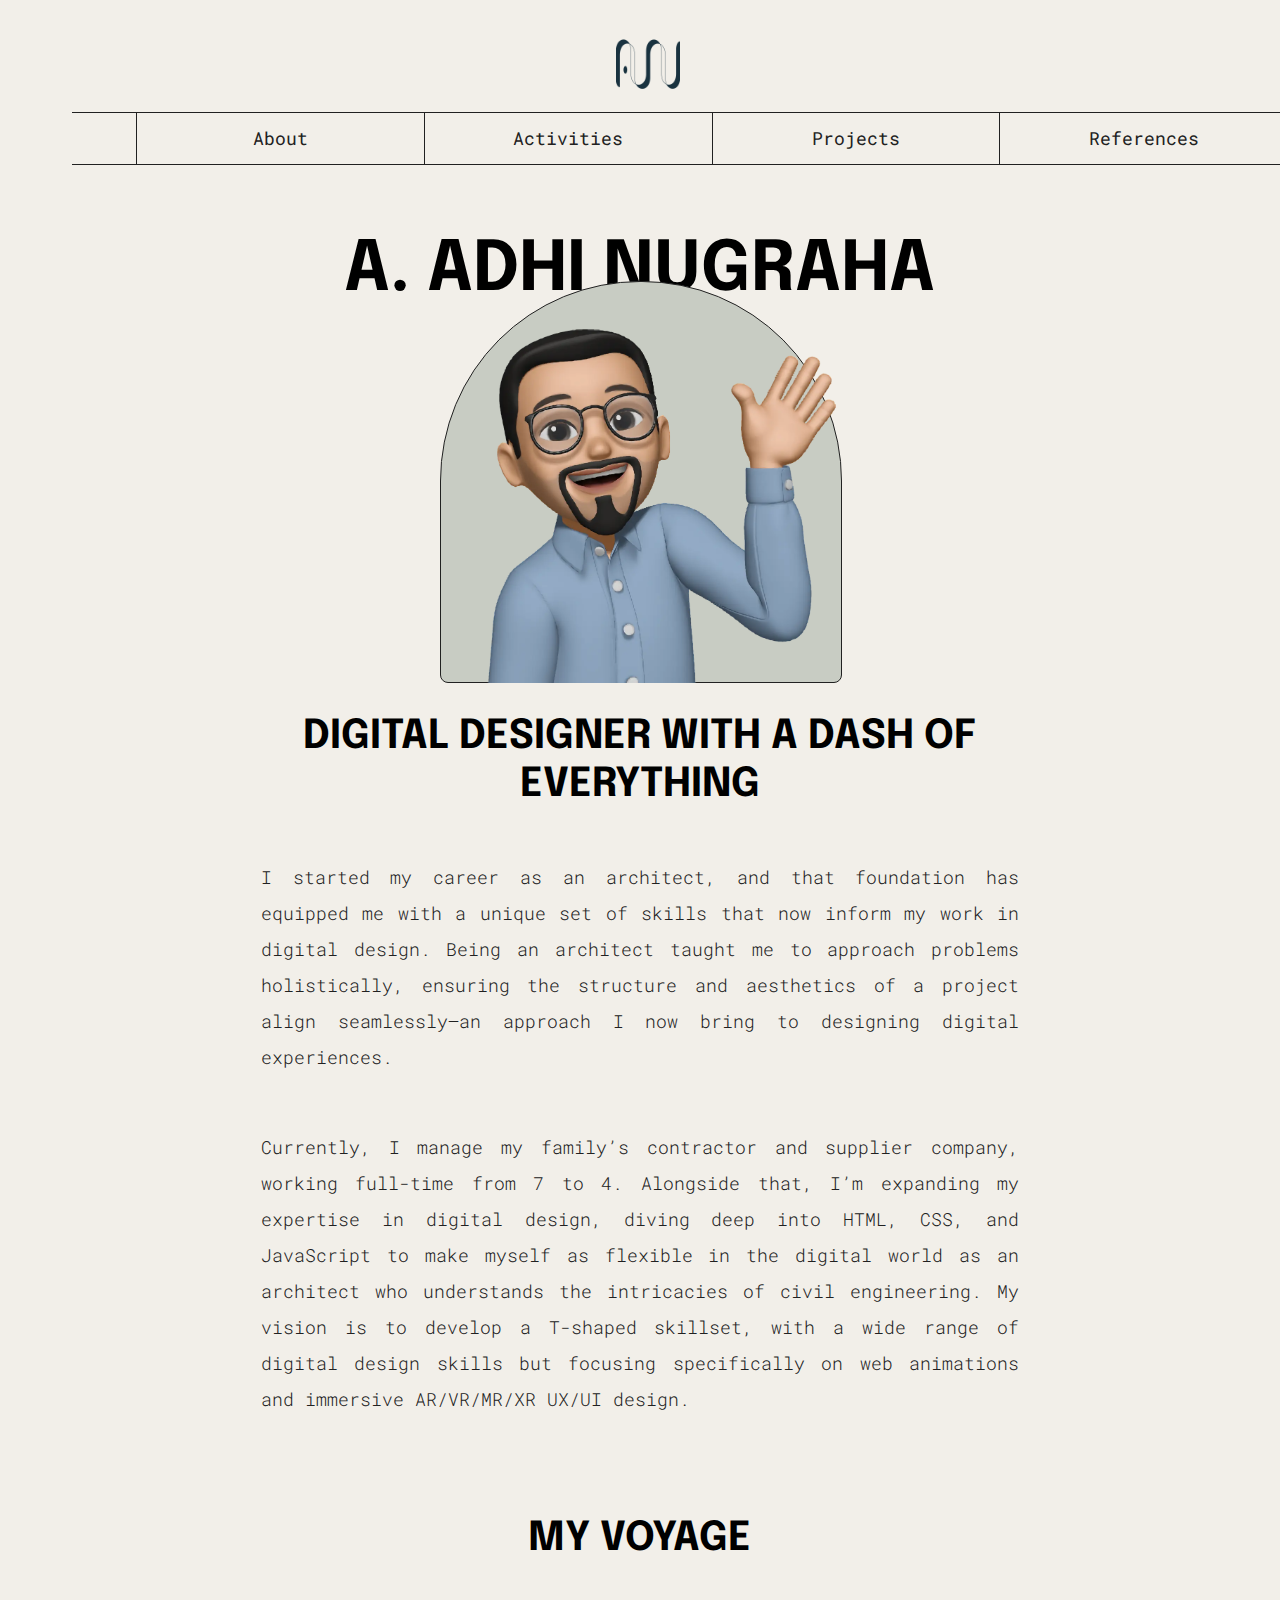
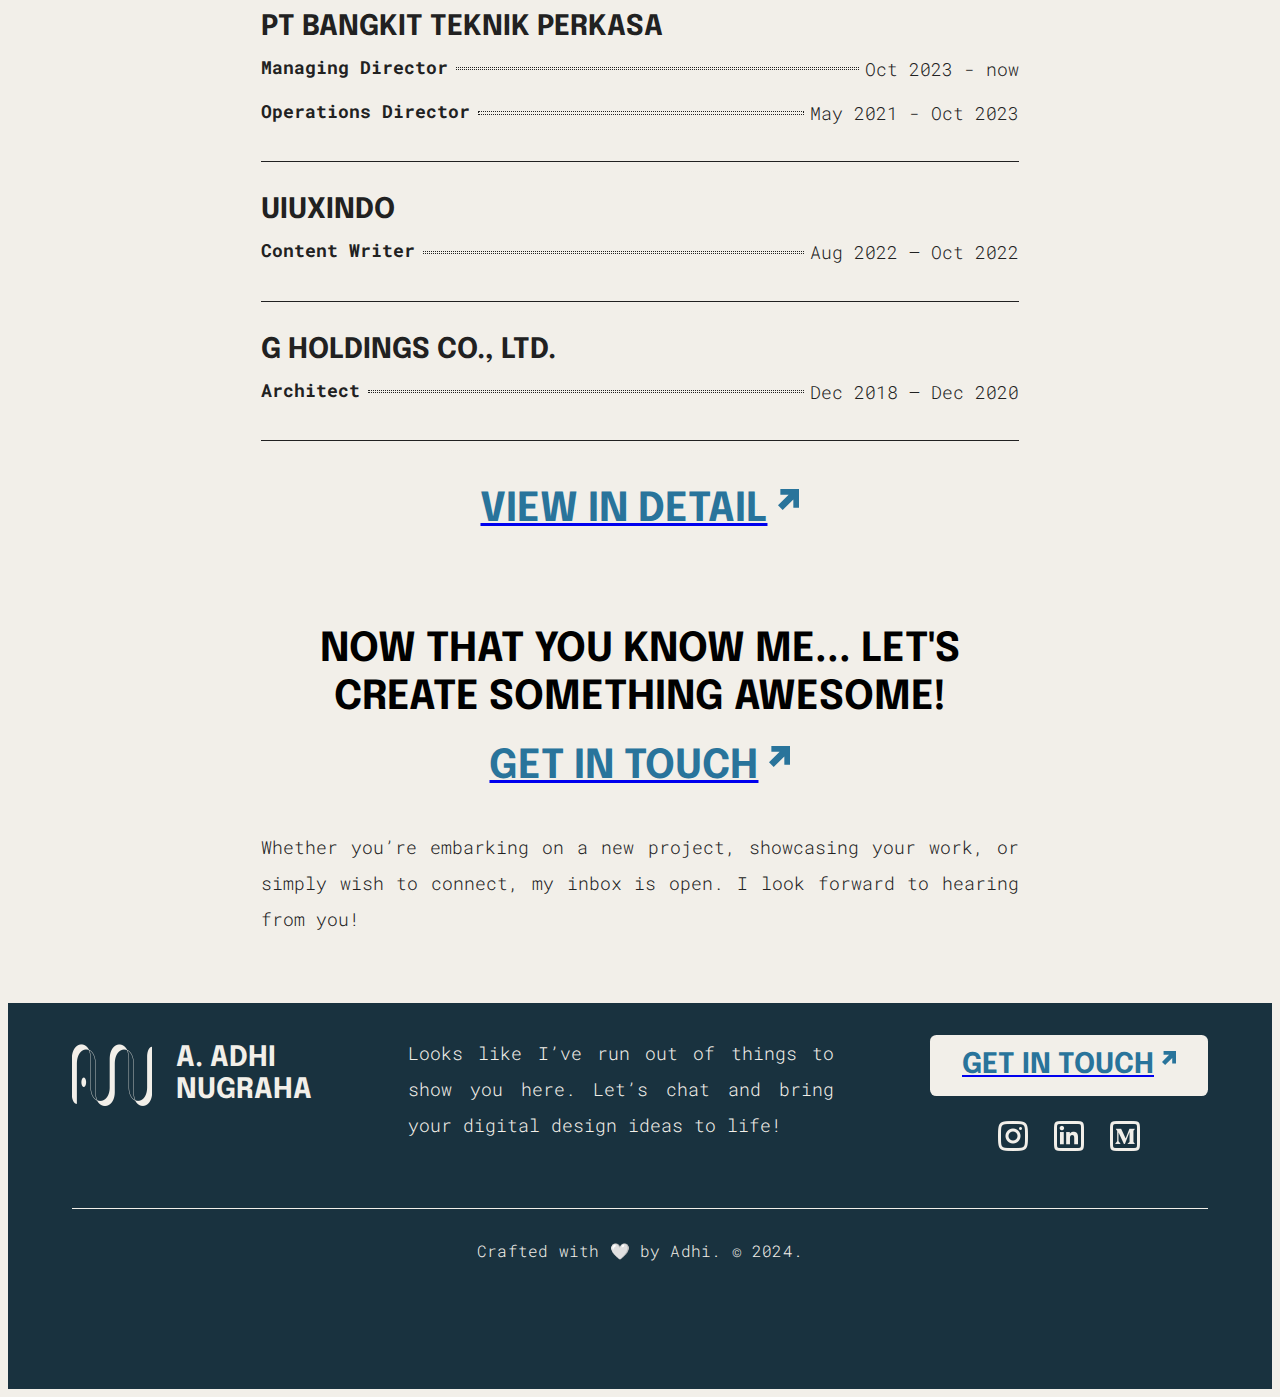
==== commit d459f2be: "Update index.html" ====
--- a/index.html
+++ b/index.html
@@ -1,7 +1,7 @@
 <!DOCTYPE html>
 <html lang="en">
 <head>
-    <title>Home</title>
+    <title>About</title>
     <script>
         document.addEventListener("DOMContentLoaded", function() {
             fetch('header.html')
@@ -26,282 +26,86 @@
         });
     </script>
     <!-- End of navigation bar -->
-     
-    <header class="hero-wrapper">
-        <section id="top" class="hero-section">
-            <h1 class="hero-text">Designing
-                <span class="highlighted-text experiences">experiences</span>, coding <span class="highlighted-text magic">magic</span>, & crafting <span class="highlighted-text simplicity">simplicity</span>.
-            </h1>
-        </section>     
+
+    <header class="hero-wrapper about">
+        <div id="top" class="hero-section about">
+            <h1 class="hero-text profile-name">A. Adhi Nugraha</h1>
+            <div class="profile-container">
+                <div class="profile-background"></div>
+                <img class="profile-pic" src="images/face-emoji-2.webp" alt="Profile picture of A. Adhi Nugraha">
+            </div>
+        </div>
+        <h2 class="tagline">Digital Designer with a Dash of Everything</h2>
     </header>
     <!-- End of the Hero Section -->
 
-    <div class="infinite-slider">
-        <ul>
-            <li>
-                <span class="text-id">Selamat Datang!</span>
-                <span class="separator">|</span>
-                <span class="text-jv">ꦱꦸꦒꦼꦁꦫꦮꦸꦃ!</span>
-                <span class="separator">|</span>
-                <span class="text-en">Welcome!</span>
-                <span class="separator">|</span>
-                <span class="text-ko">어서오세요!</span>
-                <span class="separator">|</span>
-            </li>
-            <li aria-hidden="true">
-                <span class="text-id">Selamat Datang!</span>
-                <span class="separator">|</span>
-                <span class="text-jv">ꦱꦸꦒꦼꦁꦫꦮꦸꦃ!</span>
-                <span class="separator">|</span>
-                <span class="text-en">Welcome!</span>
-                <span class="separator">|</span>
-                <span class="text-ko">어서오세요!</span>
-                <span class="separator">|</span>
-            </li>
-        </ul>
-        <ul>
-            <li>
-                <span class="text-id">Selamat Datang!</span>
-                <span class="separator">|</span>
-                <span class="text-jv">ꦱꦸꦒꦼꦁꦫꦮꦸꦃ!</span>
-                <span class="separator">|</span>
-                <span class="text-en">Welcome!</span>
-                <span class="separator">|</span>
-                <span class="text-ko">어서오세요!</span>
-                <span class="separator">|</span>
-            </li>
-            <li aria-hidden="true">
-                <span class="text-id">Selamat Datang!</span>
-                <span class="separator">|</span>
-                <span class="text-jv">ꦱꦸꦒꦼꦁꦫꦮꦸꦃ!</span>
-                <span class="separator">|</span>
-                <span class="text-en">Welcome!</span>
-                <span class="separator">|</span>
-                <span class="text-ko">어서오세요!</span>
-                <span class="separator">|</span>
-            </li>
-        </ul>
-        <ul aria-hidden="true">
-            <li>
-                <span class="text-id">Selamat Datang!</span>
-                <span class="separator">|</span>
-                <span class="text-jv">ꦱꦸꦒꦼꦁꦫꦮꦸꦃ!</span>
-                <span class="separator">|</span>
-                <span class="text-en">Welcome!</span>
-                <span class="separator">|</span>
-                <span class="text-ko">어서오세요!</span>
-                <span class="separator">|</span>
-            </li>
-            <li>
-                <span class="text-id">Selamat Datang!</span>
-                <span class="separator">|</span>
-                <span class="text-jv">ꦱꦸꦒꦼꦁꦫꦮꦸꦃ!</span>
-                <span class="separator">|</span>
-                <span class="text-en">Welcome!</span>
-                <span class="separator">|</span>
-                <span class="text-ko">어서오세요!</span>
-                <span class="separator">|</span>
-            </li>
-        </ul>
+    <div class="about-paragraph-container">
+        <p>
+            I started my career as an architect, and that foundation has equipped me with a unique set of skills that now inform my work in digital design. Being an architect taught me to approach problems holistically, ensuring the structure and aesthetics of a project align seamlessly—an approach I now bring to designing digital experiences.
+        </p>
+        <br>
+        <p>  
+            Currently, I manage my family’s contractor and supplier company, working full-time from 7 to 4. Alongside that, I’m expanding my expertise in digital design, diving deep into HTML, CSS, and JavaScript to make myself as flexible in the digital world as an architect who understands the intricacies of civil engineering. My vision is to develop a T-shaped skillset, with a wide range of digital design skills but focusing specifically on web animations and immersive AR/VR/MR/XR UX/UI design.
+        </p>
     </div>
-    <!-- End of the Infinite Slider -->
 
-    <section class="intro-section">
-        <header class="intro-header">
-            <div class="stickers">
-                <div class="waving-hand-container">
-                    <div class="waving-hand">👋🏼</div>
-                </div>
-                <img class="face-emoji" src="images/face-emoji-1.webp" alt="Face emoji of Adhi">
-                <div class="bubble-text-container">
-                    <div class="bubble-text">Hello,<br/>world!</div>
+    <section class="my-voyage">
+        <h2 class="subtitle">My Voyage</h2>
+        <div class="experiences-container">
+            <div class="company btp">
+                <h3 class="label btp">PT Bangkit Teknik Perkasa</h3>
+                <div class="position-container-outer">
+                    <div class="position-container">
+                        <div class="position">Managing Director</div>
+                        <div class="dot-container">
+                            <div class="connecting-dots"></div>
+                        </div>
+                        <div class="period">Oct 2023 - now</div>
+                    </div>
+                    <div class="position-container">
+                        <div class="position">Operations Director</div>
+                        <div class="dot-container">
+                            <div class="connecting-dots"></div>
+                        </div>
+                        <div class="period">May 2021 - Oct 2023</div>
+                    </div>
                 </div>
             </div>
-            <h2 class="subtitle">Multiverse Maven, Singular Passion</h2>
-        </header>
-        <p class="brief-intro">
-            I’m Adhi, a Digital Designer from Indonesia. 🇮🇩 I started in architecture, but now pixels and code are my playground. I thrive at the intersection of design and tech. Oh, and did I mention I’m also weaving sustainable fashion dreams with my brand, REPUTASEE?
-        </p>
-        <a href="about.html" class="button-unfilled">
-            <span class="cta-text">More About Me</span>
+            <div class="company uiuxindo">
+                <h3 class="label uiuxindo">UIUXINDO</h3>
+                <div class="position-container">
+                    <div class="position">Content Writer</div>
+                    <div class="dot-container">
+                        <div class="connecting-dots"></div>
+                    </div>
+                    <div class="period">Aug 2022 – Oct 2022</div>
+                </div>
+            </div>
+            <div class="company gholdings">
+                <h3 class="label gholdings">G Holdings Co., Ltd.</h3>
+                <div class="position-container">
+                    <div class="position">Architect</div>
+                    <div class="dot-container">
+                        <div class="connecting-dots"></div>
+                    </div>
+                    <div class="period">Dec 2018 – Dec 2020</div>
+                </div>
+            </div>
+        </div>
+        <a href="https://linkedin.com/in/achmadadhinugraha" target="_blank" class="button-unfilled">
+            <span class="cta-text">View in Detail</span>
             <div class="top-right-icon"></div>
         </a>
     </section>
-    <!-- End of the Intro Section -->
 
-    <section id="activities" class="activities-section">
-        <h2 class="subtitle">Focus on <span class="act-business">Business Management</span>, <span class="act-lang">Unlocking Cultural Nuances</span>, <span class="act-code">Digital Craftsmanship</span>, & <span class="act-fashion">Conscious Style-Weaving</span></h2>
-        <div class="accordion">
-            <div class="content-box">
-                <h3 class="label">Architect of Business
-                    <i class="fas fa-plus icon"></i>
-                </h3>
-                <div class="content">
-                    <p>As a seasoned Managing Director, I orchestrate the symphony of our family business. My blueprint extends beyond bricks and mortar; it encompasses strategy, trust-building, and financial harmony. I read reports like an architect scrutinizes blueprints, ensuring our company’s survival and growth. And yes, managing payroll? That’s my structural engineering feat.</p>
-                </div>
-            </div>
-            <div class="content-box">
-                <h3 class="label">Language Explorer
-                    <i class="fas fa-plus icon"></i>
-                </h3>
-                <div class="content">
-                    <p class="lang">Embarking on a linguistic adventure, I've embraced the following languages:</p>
-                    <ul>
-                        <li><strong>English (Upper-Intermediate):</strong> With a strong grasp of grammar and composition, English is the medium through which I express my digital creativity and articulate complex concepts.</li>
-                        <li><strong>Korean (Intermediate):</strong> After more than four years of intensive self-learning, I can navigate conversations, enjoy music, and watch variety shows without subtitles, delving deeper into the language's rich cultural tapestry.</li>
-                    </ul>
-                </div>                
-            </div>
-            <div class="content-box">
-                <h3 class="label">Design & Code Artisan
-                    <i class="fas fa-plus icon"></i>
-                </h3>
-                <div class="content">
-                    <p>My UX/UI design journey extends beyond just aesthetics. While I use no-code builders like Framer and Webflow to create stunning layouts, coding (HTML, CSS, JavaScript) allows me to push the boundaries of interactivity and design. It’s about taking control, enhancing the user experience, and turning creative ideas into functional reality.</p>
-                </div>
-            </div>
-            <div class="content-box">
-                <h3 class="label">Fashion Admirer
-                    <i class="fas fa-plus icon"></i>
-                </h3>
-                <div class="content">
-                    <p>While I may not be the one designing <i>haute couture</i>, my passion for sustainable fashion is the heartbeat of REPUTASEE. This brand I’m bringing to life in Indonesia is currently in the R&D phase, threading together style and sustainability. Keep your eyes peeled on our <a href="https://instagram.com/reputasee.id" target="_blank" class="social-link instagram">Instagram</a> – we’re excited to share our journey and updates with you!</p>
-                </div>
-            </div>
-        </div>
+    <section class="pre-footer">
+        <h2>Now that you know me... Let's create something awesome!</h2>
+        <a href="mailto:adhingrha@gmail.com?subject=Inquiry%20from%20Your%20Website%20Visitor&body=Hi%20Adhi,%0D%0A%0D%0AI've%20just%20visited%20your%20website%20and%20I'm%20interested%20in%20[your%20work/REPUTASEE/your%20design%20philosophy/etc.].%20I'd%20like%20to%20discuss%20[topic/idea/project]%20with%20you.%0D%0A%0D%0ALooking%20forward%20to%20hearing%20from%20you.%0D%0A%0D%0ABest,%0D%0A[Your%20Name]" target="_blank" class="button-unfilled">
+            <span class="cta-text">Get In Touch</span>
+            <div class="top-right-icon"></div>
+        </a>
+        <p>Whether you’re embarking on a new project, showcasing your work, or simply wish to connect, my inbox is open. I look forward to hearing from you!</p>
     </section>
-    <!-- End of the Activities Section -->
-
-    <section id="projects" class="projects-section">
-        <h2 class="subtitle">A glimpse into design: My UX/UI explorations</h2>
-        <div>
-            <p class="body-text">Below is a showcase of my design endeavors — each project, a testament to my journey in the digital design landscape. While one stands as a fully realized IT solution, the others represent my expertise in UX/UI design, capturing the essence of user-centric creativity.</p>
-        </div>
-        <div class="list-of-projects">
-            <a href="https://wanandpartners.framer.website" class="project-outer-container" target="_blank">
-                <div class="project-inner-container">
-                    <div class="project-type-indicator"></div>
-                    <h3 class="label button-unfilled">WAN and Partners</h3>
-                </div>
-                <div class="keyword-outer-container">
-                    <div class="keyword-inner-container">
-                        <p class="project-keyword">Architect Firm</p>
-                    </div>
-                    <div class="keyword-inner-container">
-                        <p class="project-keyword">CMS</p>
-                    </div>
-                    <div class="keyword-inner-container">
-                        <p class="project-keyword">Visual Identity</p>
-                    </div>
-                    <div class="keyword-inner-container">
-                        <p class="project-keyword">Web Design</p>
-                    </div>
-                    <div class="keyword-inner-container">
-                        <p class="project-keyword">No-Code Web-Building</p>
-                    </div>
-                </div>
-            </a>
-            <div class="project-outer-container">
-                <div class="project-inner-container">
-                    <div class="project-type-indicator design-only"></div>
-                    <h3 class="label button-unfilled">Wanderio</h3>
-                </div>
-                <div class="keyword-outer-container">
-                    <div class="keyword-inner-container">
-                        <p class="project-keyword">Travel Agent</p>
-                    </div>
-                    <div class="keyword-inner-container">
-                        <p class="project-keyword">Logo Design</p>
-                    </div>
-                    <div class="keyword-inner-container">
-                        <p class="project-keyword">Web Design</p>
-                    </div>
-                </div>
-            </div>
-            <a href="project-w4c.html" class="project-outer-container" target="_blank">
-                <div class="project-inner-container">
-                    <div class="project-type-indicator design-only"></div>
-                    <h3 class="label button-unfilled">Waste4Change</h3>
-                </div>
-                <div class="keyword-outer-container">
-                    <div class="keyword-inner-container">
-                        <p class="project-keyword">Waste Management</p>
-                    </div>
-                    <div class="keyword-inner-container">
-                        <p class="project-keyword">UX/UI Design</p>
-                    </div>
-                    <div class="keyword-inner-container">
-                        <p class="project-keyword">Business Strategy</p>
-                    </div>
-                </div>
-            </a>
-        </div>
-    </section>
-    <!-- End of the Projects Section -->
-
-    <section id="references" class="references-section">
-        <h2 class="subtitle">Words that Sparkle</h2>
-        <div class="cards-container">
-            <div class="card">
-                <div class="card-content">
-                    <h3 class="card-title">Reliable and Creative</h3>
-                    <p>"Are you seeking someone who is responsible, creative, and possesses integrity? I wholeheartedly recommend Adhi as a valuable addition to your team. Having worked alongside him in the same position for 8 months, I have witnessed his unwavering dedication to these qualities, which greatly contributed to the successful completion of our shared projects. Adhi, thank you for consistently embodying these traits. I wish you the best of luck in all your future endeavors."</p>
-                </div>
-                <a href="https://www.linkedin.com/in/vionita-oktaviani/" class="referencer" target="_blank">
-                    <img class="referencer-photo" src="images/pp-vio.jpeg" alt="Profile picture of Vionita Oktaviani">
-                    <div class="referencer-identity">
-                        <h4 class="referencer-name">Vionita Oktaviani</h4>
-                        <p class="referencer-occupation">UI/UX Designer & Researcher</p>
-                    </div>
-                </a>
-            </div>
-            <div class="card">
-                <div class="card-content">
-                    <h3 class="card-title">Problem-Solving Dynamo</h3>
-                    <p>"Adhi's standout qualities include exceptional problem-solving skills, an analytical mindset, and a passion for innovation. We have shared a close connection since our early days at architecture school, and he continues to impress me with his fast-learning abilities, particularly during his transition from architecture to UI/UX design. Adhi's adaptability, eagerness to learn, and commitment to excellence make him a valuable asset to any team or project. I highly recommend him for his remarkable talent and potential."</p>
-                </div>
-                <a href="https://www.linkedin.com/in/adityaryaw/" class="referencer" target="_blank">
-                    <img class="referencer-photo" src="images/pp-adit.jpeg" alt="Profile picture of Aditya A. Wirawan">
-                    <div class="referencer-identity">
-                        <h4 class="referencer-name adit">Aditya A. Wirawan</h4>
-                        <h4 class="referencer-company">WAN And Partners</h4>
-                        <p class="referencer-occupation">Architect</p>
-                    </div>
-                </a>
-            </div>
-            <div class="card">
-                <div class="card-content">
-                    <h3 class="card-title">Wordsmith Voyager</h3>
-                    <p>"Adhi is my favorite content writing talent. He possesses extensive knowledge and skills in copywriting. The first time I worked with him, he displayed a positive attitude and was responsible with his tasks. He also shows a willingness to learn new things. If you’re in need of a talented copywriter or content writer, I highly recommend him to you."</p>
-                </div>
-                <a href="https://www.linkedin.com/in/mariacatherineayu/" class="referencer" target="_blank">
-                    <img class="referencer-photo" src="images/pp-maria.jpeg" alt="Profile picture of Maria Catherine Ayu">
-                    <div class="referencer-identity">
-                        <h4 class="referencer-name maria">Maria Catherine</h4>
-                        <h4 class="referencer-company">WOILO</h4>
-                        <p class="referencer-occupation">UX Designer</p>
-                    </div>
-                </a>
-            </div>
-        </div>
-    </section>
-    <!-- End of the References Section -->
-    
-    <section class="social-section">
-        <span class="label social-text">
-            As a digital nomad, I hop across platforms like a pixelated sprite. On 
-            <a class="social-link instagram" href="https://instagram.com/ux.adhi" aria-label="Instagram" target="_blank">Instagram</a>, I share my digital design experiments and artworks. <a class="social-link linkedin" href="https://linkedin.com/in/achmadadhinugraha" aria-label="LinkedIn" target="_blank">LinkedIn</a> is where I share my professional insights, and on <a class="social-link medium" href="https://medium.com/@adhi-ngrha" aria-label="Medium" target="_blank">Medium</a>, you can find my early UX/UI design case studies.
-        </span>        
-        <div class="pre-footer">
-            <h2 class="subtitle">Let's create something awesome together!</h2>
-            <a href="mailto:adhingrha@gmail.com?subject=Inquiry%20from%20Your%20Website%20Visitor&body=Hi%20Adhi,%0D%0A%0D%0AI've%20just%20visited%20your%20website%20and%20I'm%20interested%20in%20[your%20work/REPUTASEE/your%20design%20philosophy/etc.].%20I'd%20like%20to%20discuss%20[topic/idea/project]%20with%20you.%0D%0A%0D%0ALooking%20forward%20to%20hearing%20from%20you.%0D%0A%0D%0ABest,%0D%0A[Your%20Name]" target="_blank" class="button-unfilled">
-                <span class="cta-text">Get In Touch</span>
-                <div class="top-right-icon"></div>
-            </a>
-            <p>Whether you’re brewing up a project, showcasing your work, or just want to say ‘hi,’ my inbox is always open. Feel free to reach out — I promise I won’t reply in Morse code!</p>
-        </div>
-    </section>
-    <!-- End of the Social Section -->
 
     <footer id="footer"></footer>
     <script>
@@ -316,7 +120,5 @@
         });
     </script>
     <!-- End of footer -->
-
-    <script src="main.js"></script>
 </body>
 </html>
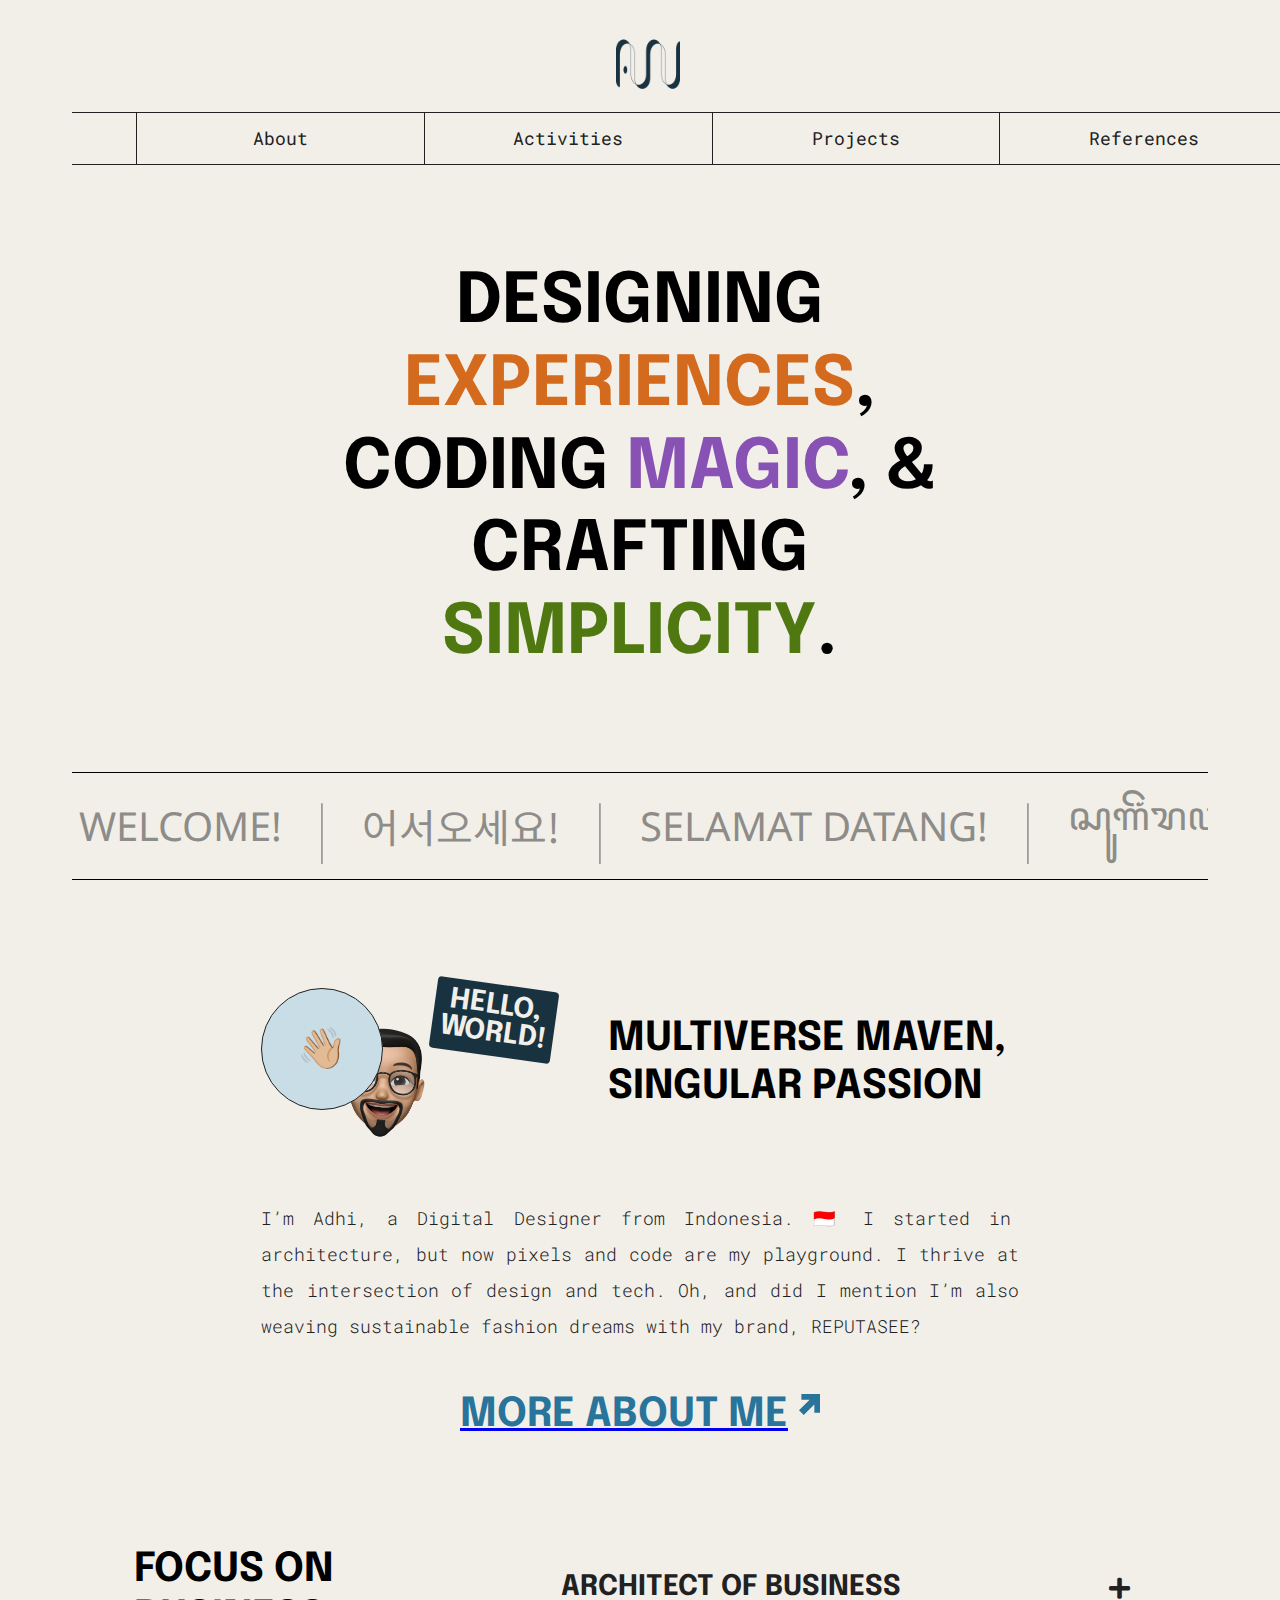
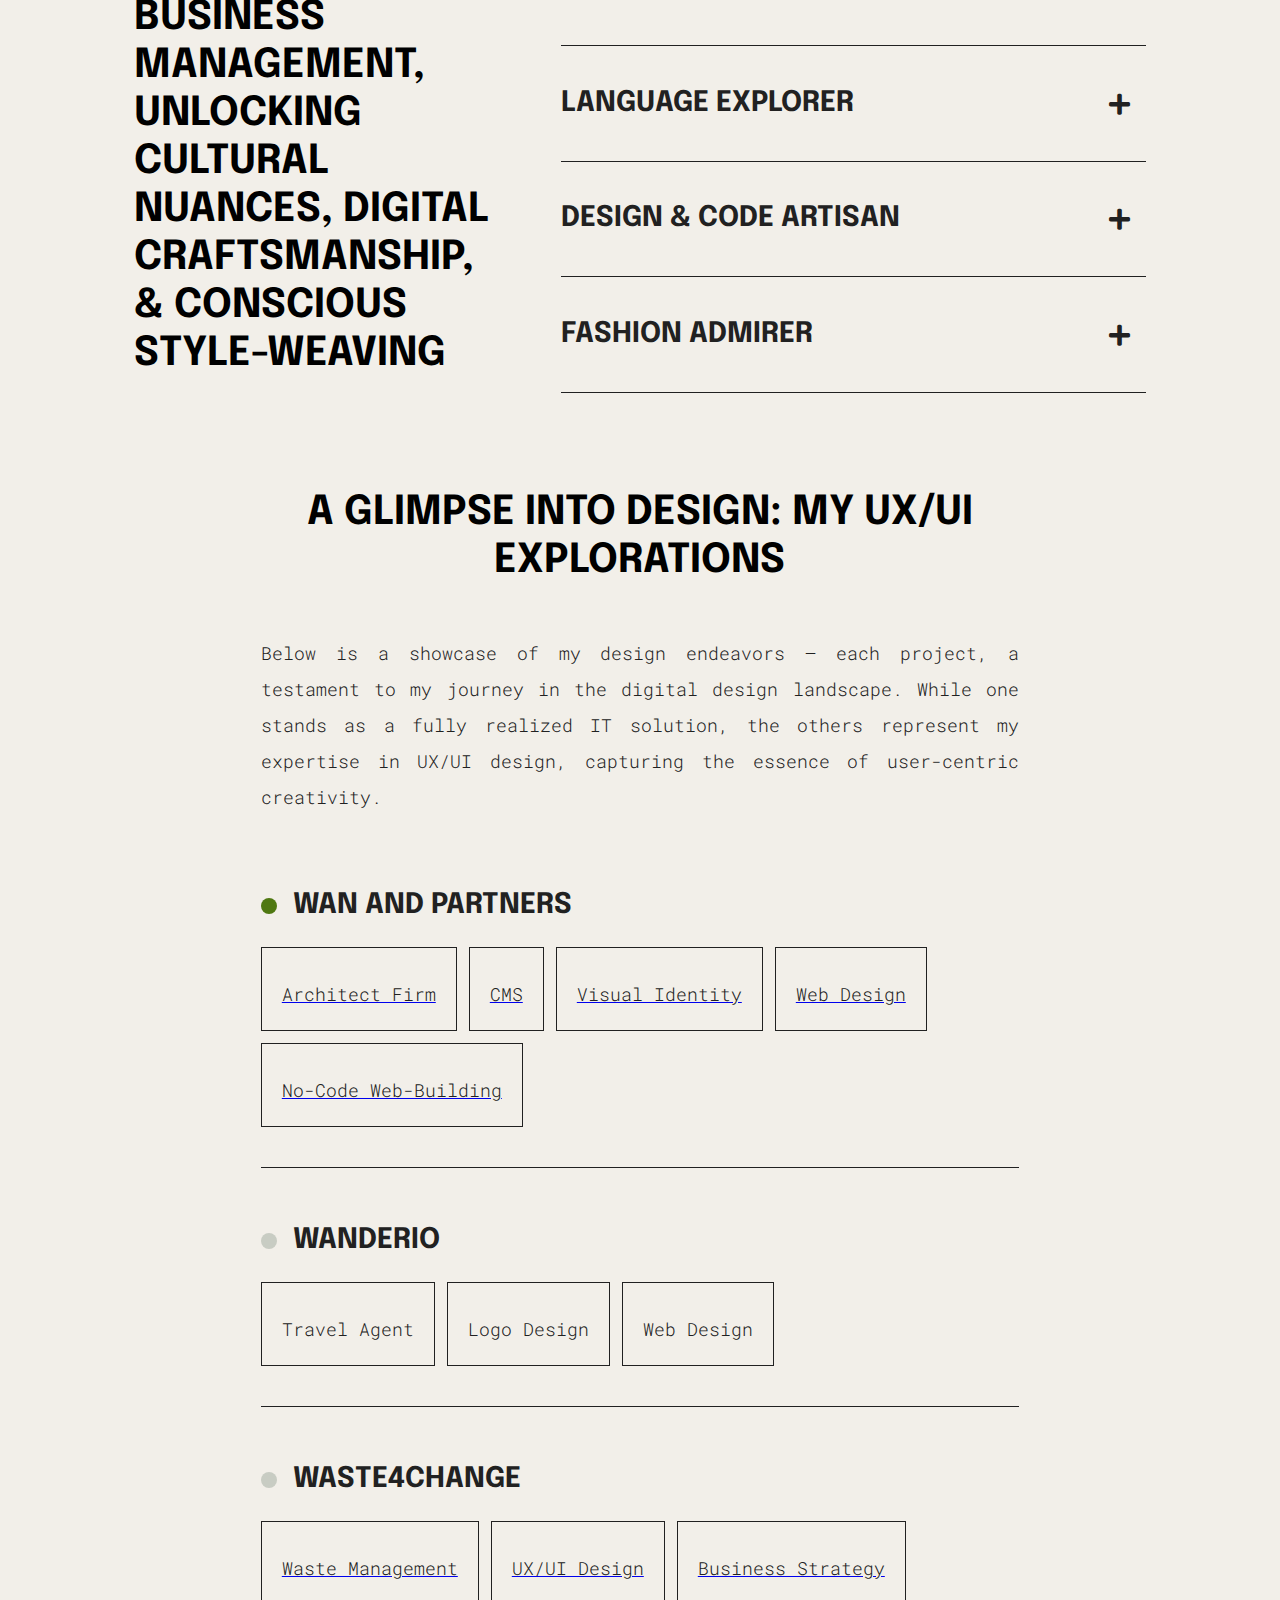
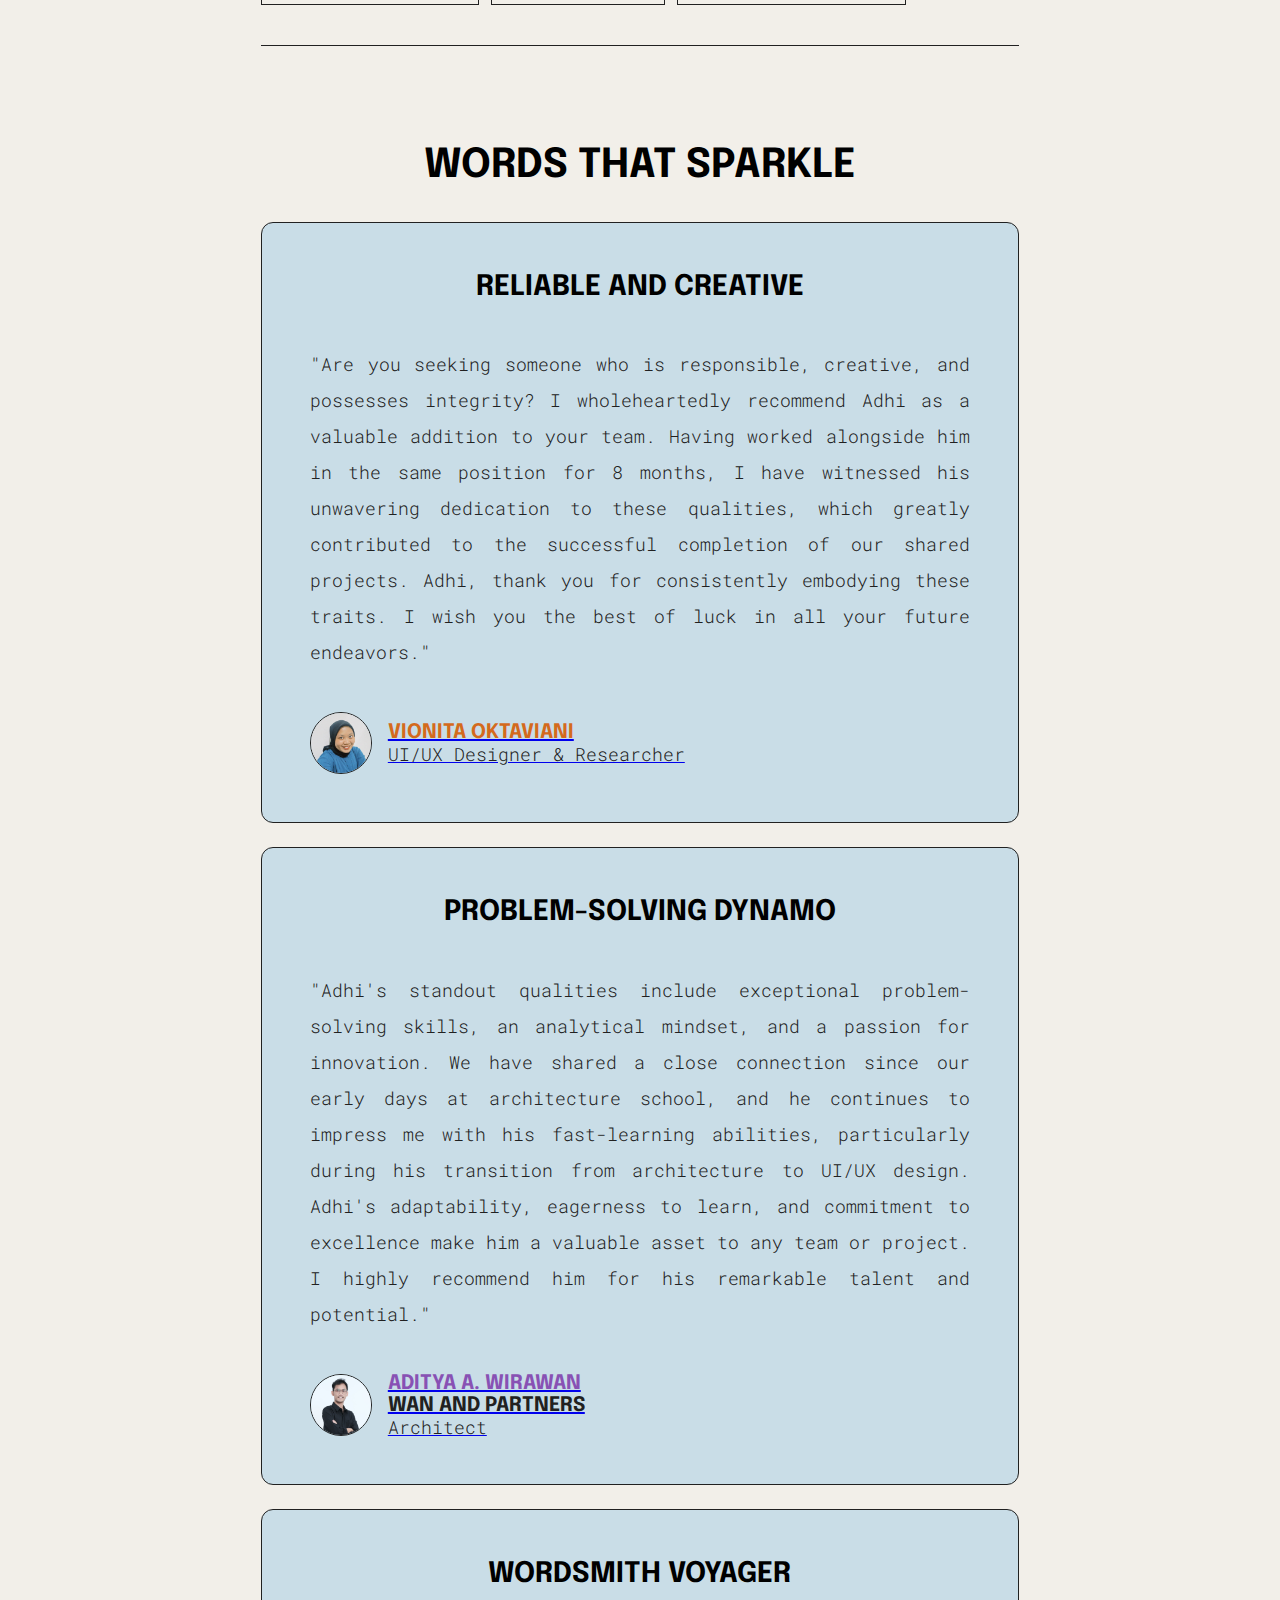
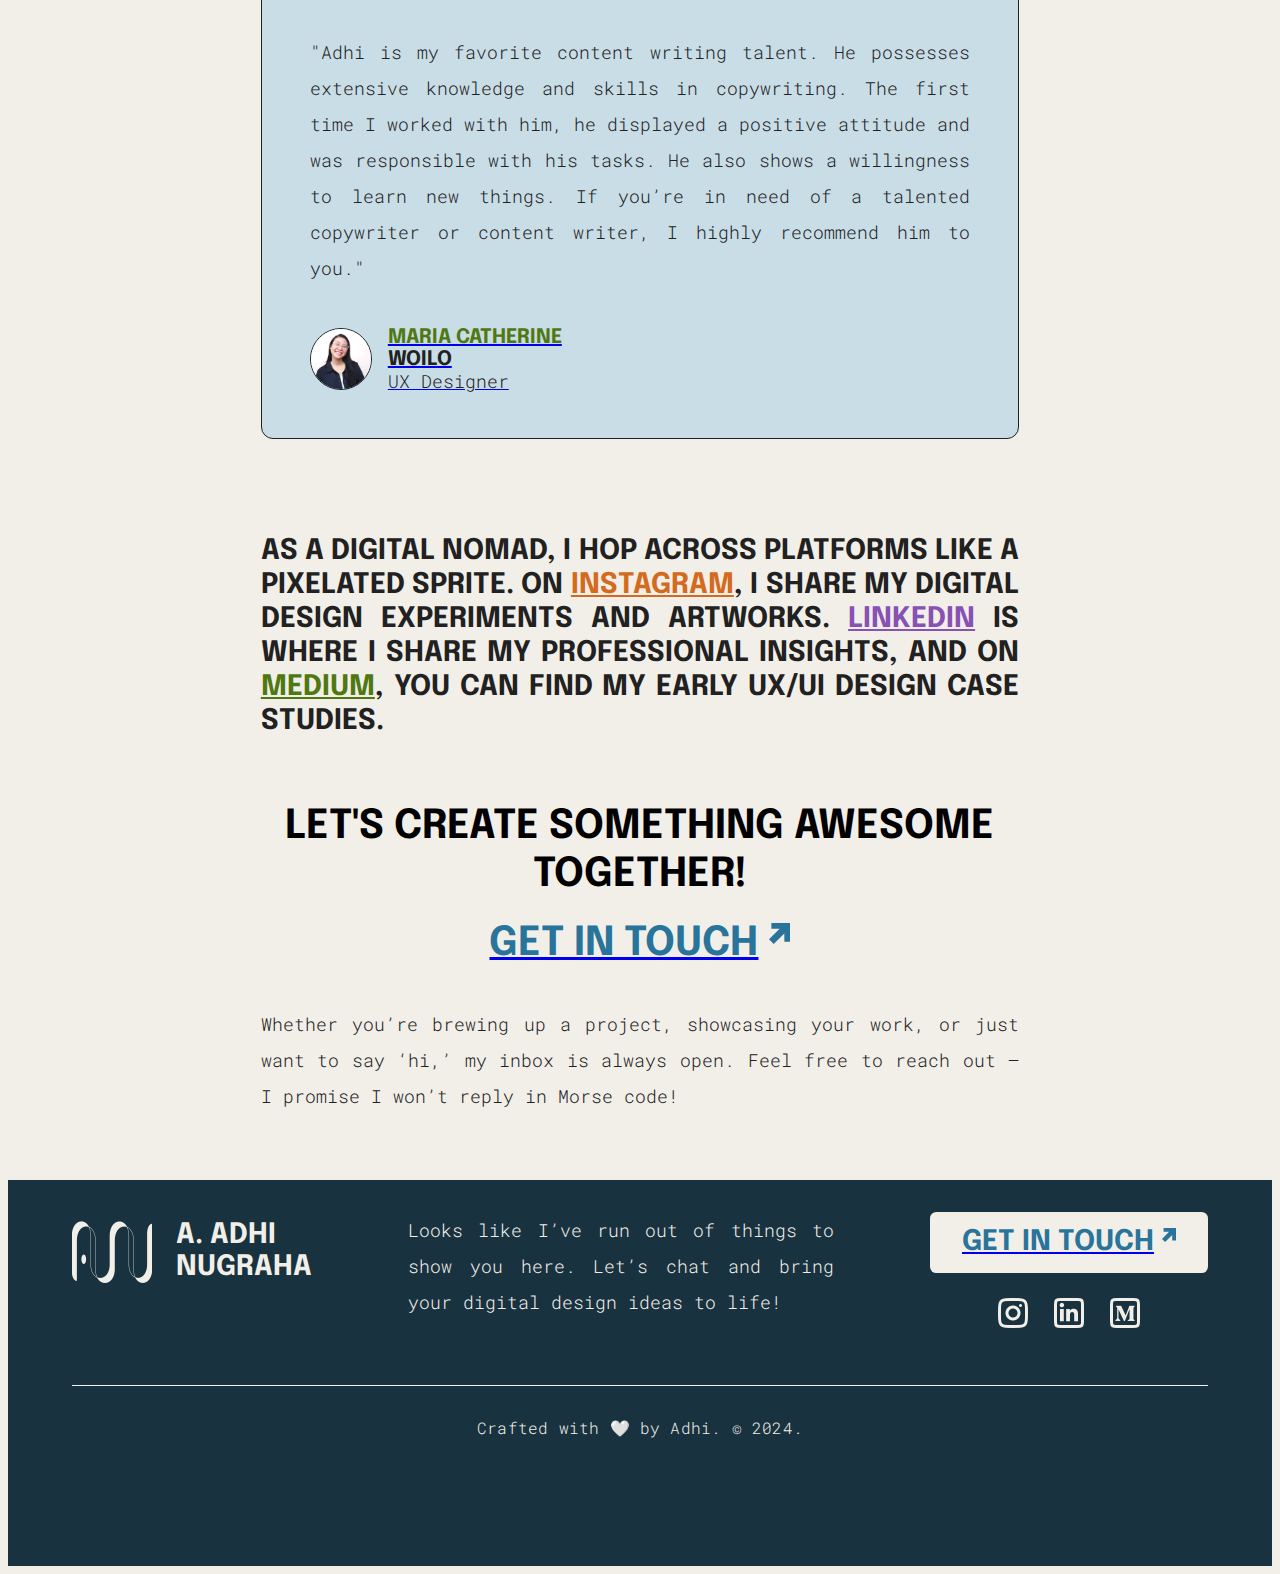
==== commit 328fa786: "Update index.html" ====
--- a/index.html
+++ b/index.html
@@ -1,7 +1,7 @@
 <!DOCTYPE html>
 <html lang="en">
 <head>
-    <title>About</title>
+    <title>Home</title>
     <script>
         document.addEventListener("DOMContentLoaded", function() {
             fetch('header.html')
@@ -26,86 +26,282 @@
         });
     </script>
     <!-- End of navigation bar -->
-
-    <header class="hero-wrapper about">
-        <div id="top" class="hero-section about">
-            <h1 class="hero-text profile-name">A. Adhi Nugraha</h1>
-            <div class="profile-container">
-                <div class="profile-background"></div>
-                <img class="profile-pic" src="images/face-emoji-2.webp" alt="Profile picture of A. Adhi Nugraha">
-            </div>
-        </div>
-        <h2 class="tagline">Digital Designer with a Dash of Everything</h2>
+     
+    <header class="hero-wrapper">
+        <section id="top" class="hero-section">
+            <h1 class="hero-text">Designing
+                <span class="highlighted-text experiences">experiences</span>, coding <span class="highlighted-text magic">magic</span>, & crafting <span class="highlighted-text simplicity">simplicity</span>.
+            </h1>
+        </section>     
     </header>
     <!-- End of the Hero Section -->
 
-    <div class="about-paragraph-container">
-        <p>
-            I started my career as an architect, and that foundation has equipped me with a unique set of skills that now inform my work in digital design. Being an architect taught me to approach problems holistically, ensuring the structure and aesthetics of a project align seamlessly—an approach I now bring to designing digital experiences.
+    <div class="infinite-slider">
+        <ul>
+            <li>
+                <span class="text-id">Selamat Datang!</span>
+                <span class="separator">|</span>
+                <span class="text-jv">ꦱꦸꦒꦼꦁꦫꦮꦸꦃ!</span>
+                <span class="separator">|</span>
+                <span class="text-en">Welcome!</span>
+                <span class="separator">|</span>
+                <span class="text-ko">어서오세요!</span>
+                <span class="separator">|</span>
+            </li>
+            <li aria-hidden="true">
+                <span class="text-id">Selamat Datang!</span>
+                <span class="separator">|</span>
+                <span class="text-jv">ꦱꦸꦒꦼꦁꦫꦮꦸꦃ!</span>
+                <span class="separator">|</span>
+                <span class="text-en">Welcome!</span>
+                <span class="separator">|</span>
+                <span class="text-ko">어서오세요!</span>
+                <span class="separator">|</span>
+            </li>
+        </ul>
+        <ul>
+            <li>
+                <span class="text-id">Selamat Datang!</span>
+                <span class="separator">|</span>
+                <span class="text-jv">ꦱꦸꦒꦼꦁꦫꦮꦸꦃ!</span>
+                <span class="separator">|</span>
+                <span class="text-en">Welcome!</span>
+                <span class="separator">|</span>
+                <span class="text-ko">어서오세요!</span>
+                <span class="separator">|</span>
+            </li>
+            <li aria-hidden="true">
+                <span class="text-id">Selamat Datang!</span>
+                <span class="separator">|</span>
+                <span class="text-jv">ꦱꦸꦒꦼꦁꦫꦮꦸꦃ!</span>
+                <span class="separator">|</span>
+                <span class="text-en">Welcome!</span>
+                <span class="separator">|</span>
+                <span class="text-ko">어서오세요!</span>
+                <span class="separator">|</span>
+            </li>
+        </ul>
+        <ul aria-hidden="true">
+            <li>
+                <span class="text-id">Selamat Datang!</span>
+                <span class="separator">|</span>
+                <span class="text-jv">ꦱꦸꦒꦼꦁꦫꦮꦸꦃ!</span>
+                <span class="separator">|</span>
+                <span class="text-en">Welcome!</span>
+                <span class="separator">|</span>
+                <span class="text-ko">어서오세요!</span>
+                <span class="separator">|</span>
+            </li>
+            <li>
+                <span class="text-id">Selamat Datang!</span>
+                <span class="separator">|</span>
+                <span class="text-jv">ꦱꦸꦒꦼꦁꦫꦮꦸꦃ!</span>
+                <span class="separator">|</span>
+                <span class="text-en">Welcome!</span>
+                <span class="separator">|</span>
+                <span class="text-ko">어서오세요!</span>
+                <span class="separator">|</span>
+            </li>
+        </ul>
+    </div>
+    <!-- End of the Infinite Slider -->
+
+    <section class="intro-section">
+        <header class="intro-header">
+            <div class="stickers">
+                <div class="waving-hand-container">
+                    <div class="waving-hand">👋🏼</div>
+                </div>
+                <img class="face-emoji" src="images/face-emoji-1.webp" alt="Face emoji of Adhi">
+                <div class="bubble-text-container">
+                    <div class="bubble-text">Hello,<br/>world!</div>
+                </div>
+            </div>
+            <h2 class="subtitle">Multiverse Maven, Singular Passion</h2>
+        </header>
+        <p class="brief-intro">
+            I’m Adhi, a Digital Designer from Indonesia. 🇮🇩 I started in architecture, but now pixels and code are my playground. I thrive at the intersection of design and tech. Oh, and did I mention I’m also weaving sustainable fashion dreams with my brand, REPUTASEE?
         </p>
-        <br>
-        <p>  
-            Currently, I manage my family’s contractor and supplier company, working full-time from 7 to 4. Alongside that, I’m expanding my expertise in digital design, diving deep into HTML, CSS, and JavaScript to make myself as flexible in the digital world as an architect who understands the intricacies of civil engineering. My vision is to develop a T-shaped skillset, with a wide range of digital design skills but focusing specifically on web animations and immersive AR/VR/MR/XR UX/UI design.
-        </p>
-    </div>
-
-    <section class="my-voyage">
-        <h2 class="subtitle">My Voyage</h2>
-        <div class="experiences-container">
-            <div class="company btp">
-                <h3 class="label btp">PT Bangkit Teknik Perkasa</h3>
-                <div class="position-container-outer">
-                    <div class="position-container">
-                        <div class="position">Managing Director</div>
-                        <div class="dot-container">
-                            <div class="connecting-dots"></div>
-                        </div>
-                        <div class="period">Oct 2023 - now</div>
-                    </div>
-                    <div class="position-container">
-                        <div class="position">Operations Director</div>
-                        <div class="dot-container">
-                            <div class="connecting-dots"></div>
-                        </div>
-                        <div class="period">May 2021 - Oct 2023</div>
-                    </div>
-                </div>
-            </div>
-            <div class="company uiuxindo">
-                <h3 class="label uiuxindo">UIUXINDO</h3>
-                <div class="position-container">
-                    <div class="position">Content Writer</div>
-                    <div class="dot-container">
-                        <div class="connecting-dots"></div>
-                    </div>
-                    <div class="period">Aug 2022 – Oct 2022</div>
-                </div>
-            </div>
-            <div class="company gholdings">
-                <h3 class="label gholdings">G Holdings Co., Ltd.</h3>
-                <div class="position-container">
-                    <div class="position">Architect</div>
-                    <div class="dot-container">
-                        <div class="connecting-dots"></div>
-                    </div>
-                    <div class="period">Dec 2018 – Dec 2020</div>
-                </div>
-            </div>
-        </div>
-        <a href="https://linkedin.com/in/achmadadhinugraha" target="_blank" class="button-unfilled">
-            <span class="cta-text">View in Detail</span>
+        <a href="about.html" class="button-unfilled">
+            <span class="cta-text">More About Me</span>
             <div class="top-right-icon"></div>
         </a>
     </section>
-
-    <section class="pre-footer">
-        <h2>Now that you know me... Let's create something awesome!</h2>
-        <a href="mailto:adhingrha@gmail.com?subject=Inquiry%20from%20Your%20Website%20Visitor&body=Hi%20Adhi,%0D%0A%0D%0AI've%20just%20visited%20your%20website%20and%20I'm%20interested%20in%20[your%20work/REPUTASEE/your%20design%20philosophy/etc.].%20I'd%20like%20to%20discuss%20[topic/idea/project]%20with%20you.%0D%0A%0D%0ALooking%20forward%20to%20hearing%20from%20you.%0D%0A%0D%0ABest,%0D%0A[Your%20Name]" target="_blank" class="button-unfilled">
-            <span class="cta-text">Get In Touch</span>
-            <div class="top-right-icon"></div>
-        </a>
-        <p>Whether you’re embarking on a new project, showcasing your work, or simply wish to connect, my inbox is open. I look forward to hearing from you!</p>
-    </section>
+    <!-- End of the Intro Section -->
+
+    <section id="activities" class="activities-section">
+        <h2 class="subtitle">Focus on <span class="act-business">Business Management</span>, <span class="act-lang">Unlocking Cultural Nuances</span>, <span class="act-code">Digital Craftsmanship</span>, & <span class="act-fashion">Conscious Style-Weaving</span></h2>
+        <div class="accordion">
+            <div class="content-box">
+                <h3 class="label">Architect of Business
+                    <i class="fas fa-plus icon"></i>
+                </h3>
+                <div class="content">
+                    <p>As a seasoned Managing Director, I orchestrate the symphony of our family business. My blueprint extends beyond bricks and mortar; it encompasses strategy, trust-building, and financial harmony. I read reports like an architect scrutinizes blueprints, ensuring our company’s survival and growth. And yes, managing payroll? That’s my structural engineering feat.</p>
+                </div>
+            </div>
+            <div class="content-box">
+                <h3 class="label">Language Explorer
+                    <i class="fas fa-plus icon"></i>
+                </h3>
+                <div class="content">
+                    <p class="lang">Embarking on a linguistic adventure, I've embraced the following languages:</p>
+                    <ul>
+                        <li><strong>English (Upper-Intermediate):</strong> With a strong grasp of grammar and composition, English is the medium through which I express my digital creativity and articulate complex concepts.</li>
+                        <li><strong>Korean (Intermediate):</strong> After more than four years of intensive self-learning, I can navigate conversations, enjoy music, and watch variety shows without subtitles, delving deeper into the language's rich cultural tapestry.</li>
+                    </ul>
+                </div>                
+            </div>
+            <div class="content-box">
+                <h3 class="label">Design & Code Artisan
+                    <i class="fas fa-plus icon"></i>
+                </h3>
+                <div class="content">
+                    <p>My UX/UI design journey extends beyond just aesthetics. While I use no-code builders like Framer and Webflow to create stunning layouts, coding (HTML, CSS, JavaScript) allows me to push the boundaries of interactivity and design. It’s about taking control, enhancing the user experience, and turning creative ideas into functional reality.</p>
+                </div>
+            </div>
+            <div class="content-box">
+                <h3 class="label">Fashion Admirer
+                    <i class="fas fa-plus icon"></i>
+                </h3>
+                <div class="content">
+                    <p>While I may not be the one designing <i>haute couture</i>, my passion for sustainable fashion is the heartbeat of REPUTASEE. This brand I’m bringing to life in Indonesia is currently in the R&D phase, threading together style and sustainability. Keep your eyes peeled on our <a href="https://instagram.com/reputasee.id" target="_blank" class="social-link instagram">Instagram</a> – we’re excited to share our journey and updates with you!</p>
+                </div>
+            </div>
+        </div>
+    </section>
+    <!-- End of the Activities Section -->
+
+    <section id="projects" class="projects-section">
+        <h2 class="subtitle">A glimpse into design: My UX/UI explorations</h2>
+        <div>
+            <p class="body-text">Below is a showcase of my design endeavors — each project, a testament to my journey in the digital design landscape. While one stands as a fully realized IT solution, the others represent my expertise in UX/UI design, capturing the essence of user-centric creativity.</p>
+        </div>
+        <div class="list-of-projects">
+            <a href="https://wanandpartners.framer.website" class="project-outer-container" target="_blank">
+                <div class="project-inner-container">
+                    <div class="project-type-indicator"></div>
+                    <h3 class="label button-unfilled">WAN and Partners</h3>
+                </div>
+                <div class="keyword-outer-container">
+                    <div class="keyword-inner-container">
+                        <p class="project-keyword">Architect Firm</p>
+                    </div>
+                    <div class="keyword-inner-container">
+                        <p class="project-keyword">CMS</p>
+                    </div>
+                    <div class="keyword-inner-container">
+                        <p class="project-keyword">Visual Identity</p>
+                    </div>
+                    <div class="keyword-inner-container">
+                        <p class="project-keyword">Web Design</p>
+                    </div>
+                    <div class="keyword-inner-container">
+                        <p class="project-keyword">No-Code Web-Building</p>
+                    </div>
+                </div>
+            </a>
+            <div class="project-outer-container">
+                <div class="project-inner-container">
+                    <div class="project-type-indicator design-only"></div>
+                    <h3 class="label button-unfilled">Wanderio</h3>
+                </div>
+                <div class="keyword-outer-container">
+                    <div class="keyword-inner-container">
+                        <p class="project-keyword">Travel Agent</p>
+                    </div>
+                    <div class="keyword-inner-container">
+                        <p class="project-keyword">Logo Design</p>
+                    </div>
+                    <div class="keyword-inner-container">
+                        <p class="project-keyword">Web Design</p>
+                    </div>
+                </div>
+            </div>
+            <a href="project-w4c.html" class="project-outer-container" target="_blank">
+                <div class="project-inner-container">
+                    <div class="project-type-indicator design-only"></div>
+                    <h3 class="label button-unfilled">Waste4Change</h3>
+                </div>
+                <div class="keyword-outer-container">
+                    <div class="keyword-inner-container">
+                        <p class="project-keyword">Waste Management</p>
+                    </div>
+                    <div class="keyword-inner-container">
+                        <p class="project-keyword">UX/UI Design</p>
+                    </div>
+                    <div class="keyword-inner-container">
+                        <p class="project-keyword">Business Strategy</p>
+                    </div>
+                </div>
+            </a>
+        </div>
+    </section>
+    <!-- End of the Projects Section -->
+
+    <section id="references" class="references-section">
+        <h2 class="subtitle">Words that Sparkle</h2>
+        <div class="cards-container">
+            <div class="card">
+                <div class="card-content">
+                    <h3 class="card-title">Reliable and Creative</h3>
+                    <p>"Are you seeking someone who is responsible, creative, and possesses integrity? I wholeheartedly recommend Adhi as a valuable addition to your team. Having worked alongside him in the same position for 8 months, I have witnessed his unwavering dedication to these qualities, which greatly contributed to the successful completion of our shared projects. Adhi, thank you for consistently embodying these traits. I wish you the best of luck in all your future endeavors."</p>
+                </div>
+                <a href="https://www.linkedin.com/in/vionita-oktaviani/" class="referencer" target="_blank">
+                    <img class="referencer-photo" src="images/pp-vio.jpeg" alt="Profile picture of Vionita Oktaviani">
+                    <div class="referencer-identity">
+                        <h4 class="referencer-name">Vionita Oktaviani</h4>
+                        <p class="referencer-occupation">UI/UX Designer & Researcher</p>
+                    </div>
+                </a>
+            </div>
+            <div class="card">
+                <div class="card-content">
+                    <h3 class="card-title">Problem-Solving Dynamo</h3>
+                    <p>"Adhi's standout qualities include exceptional problem-solving skills, an analytical mindset, and a passion for innovation. We have shared a close connection since our early days at architecture school, and he continues to impress me with his fast-learning abilities, particularly during his transition from architecture to UI/UX design. Adhi's adaptability, eagerness to learn, and commitment to excellence make him a valuable asset to any team or project. I highly recommend him for his remarkable talent and potential."</p>
+                </div>
+                <a href="https://www.linkedin.com/in/adityaryaw/" class="referencer" target="_blank">
+                    <img class="referencer-photo" src="images/pp-adit.jpeg" alt="Profile picture of Aditya A. Wirawan">
+                    <div class="referencer-identity">
+                        <h4 class="referencer-name adit">Aditya A. Wirawan</h4>
+                        <h4 class="referencer-company">WAN And Partners</h4>
+                        <p class="referencer-occupation">Architect</p>
+                    </div>
+                </a>
+            </div>
+            <div class="card">
+                <div class="card-content">
+                    <h3 class="card-title">Wordsmith Voyager</h3>
+                    <p>"Adhi is my favorite content writing talent. He possesses extensive knowledge and skills in copywriting. The first time I worked with him, he displayed a positive attitude and was responsible with his tasks. He also shows a willingness to learn new things. If you’re in need of a talented copywriter or content writer, I highly recommend him to you."</p>
+                </div>
+                <a href="https://www.linkedin.com/in/mariacatherineayu/" class="referencer" target="_blank">
+                    <img class="referencer-photo" src="images/pp-maria.jpeg" alt="Profile picture of Maria Catherine Ayu">
+                    <div class="referencer-identity">
+                        <h4 class="referencer-name maria">Maria Catherine</h4>
+                        <h4 class="referencer-company">WOILO</h4>
+                        <p class="referencer-occupation">UX Designer</p>
+                    </div>
+                </a>
+            </div>
+        </div>
+    </section>
+    <!-- End of the References Section -->
+    
+    <section class="social-section">
+        <span class="label social-text">
+            As a digital nomad, I hop across platforms like a pixelated sprite. On 
+            <a class="social-link instagram" href="https://instagram.com/ux.adhi" aria-label="Instagram" target="_blank">Instagram</a>, I share my digital design experiments and artworks. <a class="social-link linkedin" href="https://linkedin.com/in/achmadadhinugraha" aria-label="LinkedIn" target="_blank">LinkedIn</a> is where I share my professional insights, and on <a class="social-link medium" href="https://medium.com/@adhi-ngrha" aria-label="Medium" target="_blank">Medium</a>, you can find my early UX/UI design case studies.
+        </span>        
+        <div class="pre-footer">
+            <h2 class="subtitle">Let's create something awesome together!</h2>
+            <a href="mailto:adhingrha@gmail.com?subject=Inquiry%20from%20Your%20Website%20Visitor&body=Hi%20Adhi,%0D%0A%0D%0AI've%20just%20visited%20your%20website%20and%20I'm%20interested%20in%20[your%20work/REPUTASEE/your%20design%20philosophy/etc.].%20I'd%20like%20to%20discuss%20[topic/idea/project]%20with%20you.%0D%0A%0D%0ALooking%20forward%20to%20hearing%20from%20you.%0D%0A%0D%0ABest,%0D%0A[Your%20Name]" target="_blank" class="button-unfilled">
+                <span class="cta-text">Get In Touch</span>
+                <div class="top-right-icon"></div>
+            </a>
+            <p>Whether you’re brewing up a project, showcasing your work, or just want to say ‘hi,’ my inbox is always open. Feel free to reach out — I promise I won’t reply in Morse code!</p>
+        </div>
+    </section>
+    <!-- End of the Social Section -->
 
     <footer id="footer"></footer>
     <script>
@@ -120,5 +316,7 @@
         });
     </script>
     <!-- End of footer -->
+
+    <script src="main.js"></script>
 </body>
 </html>
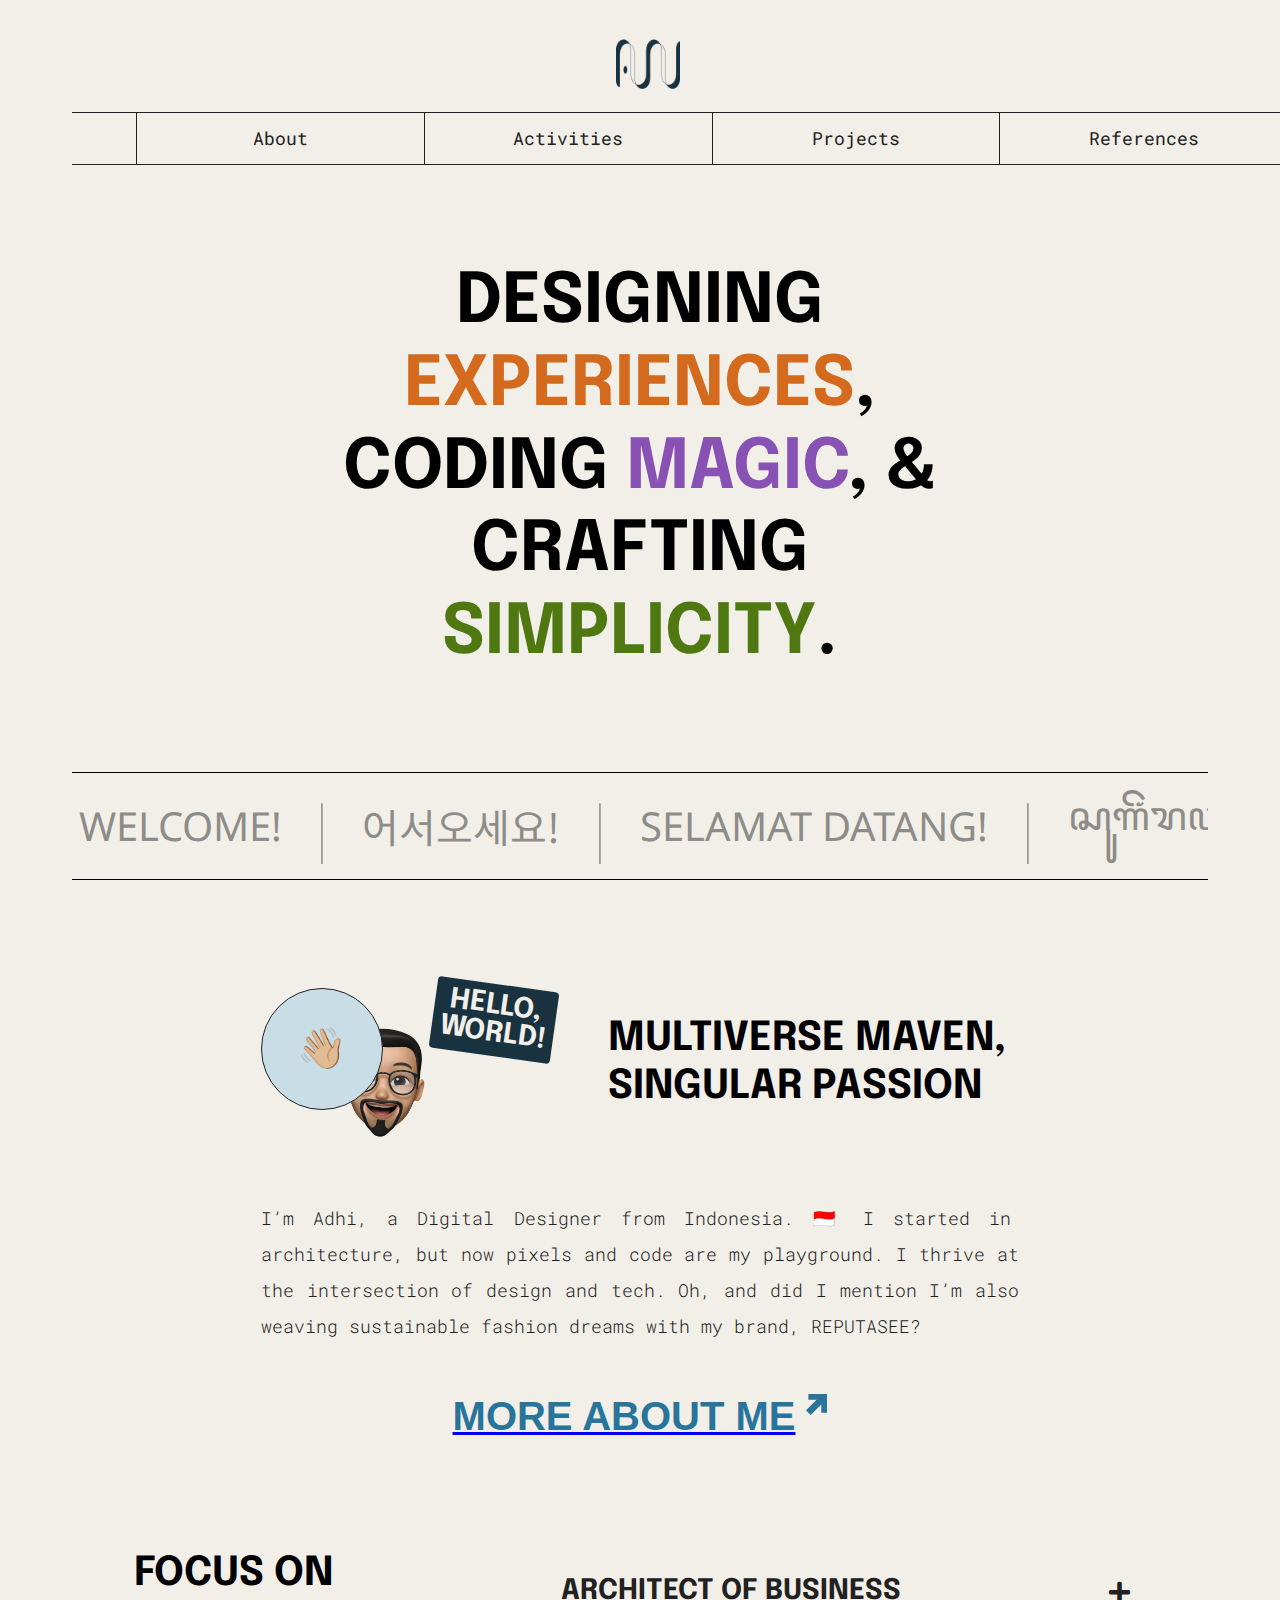
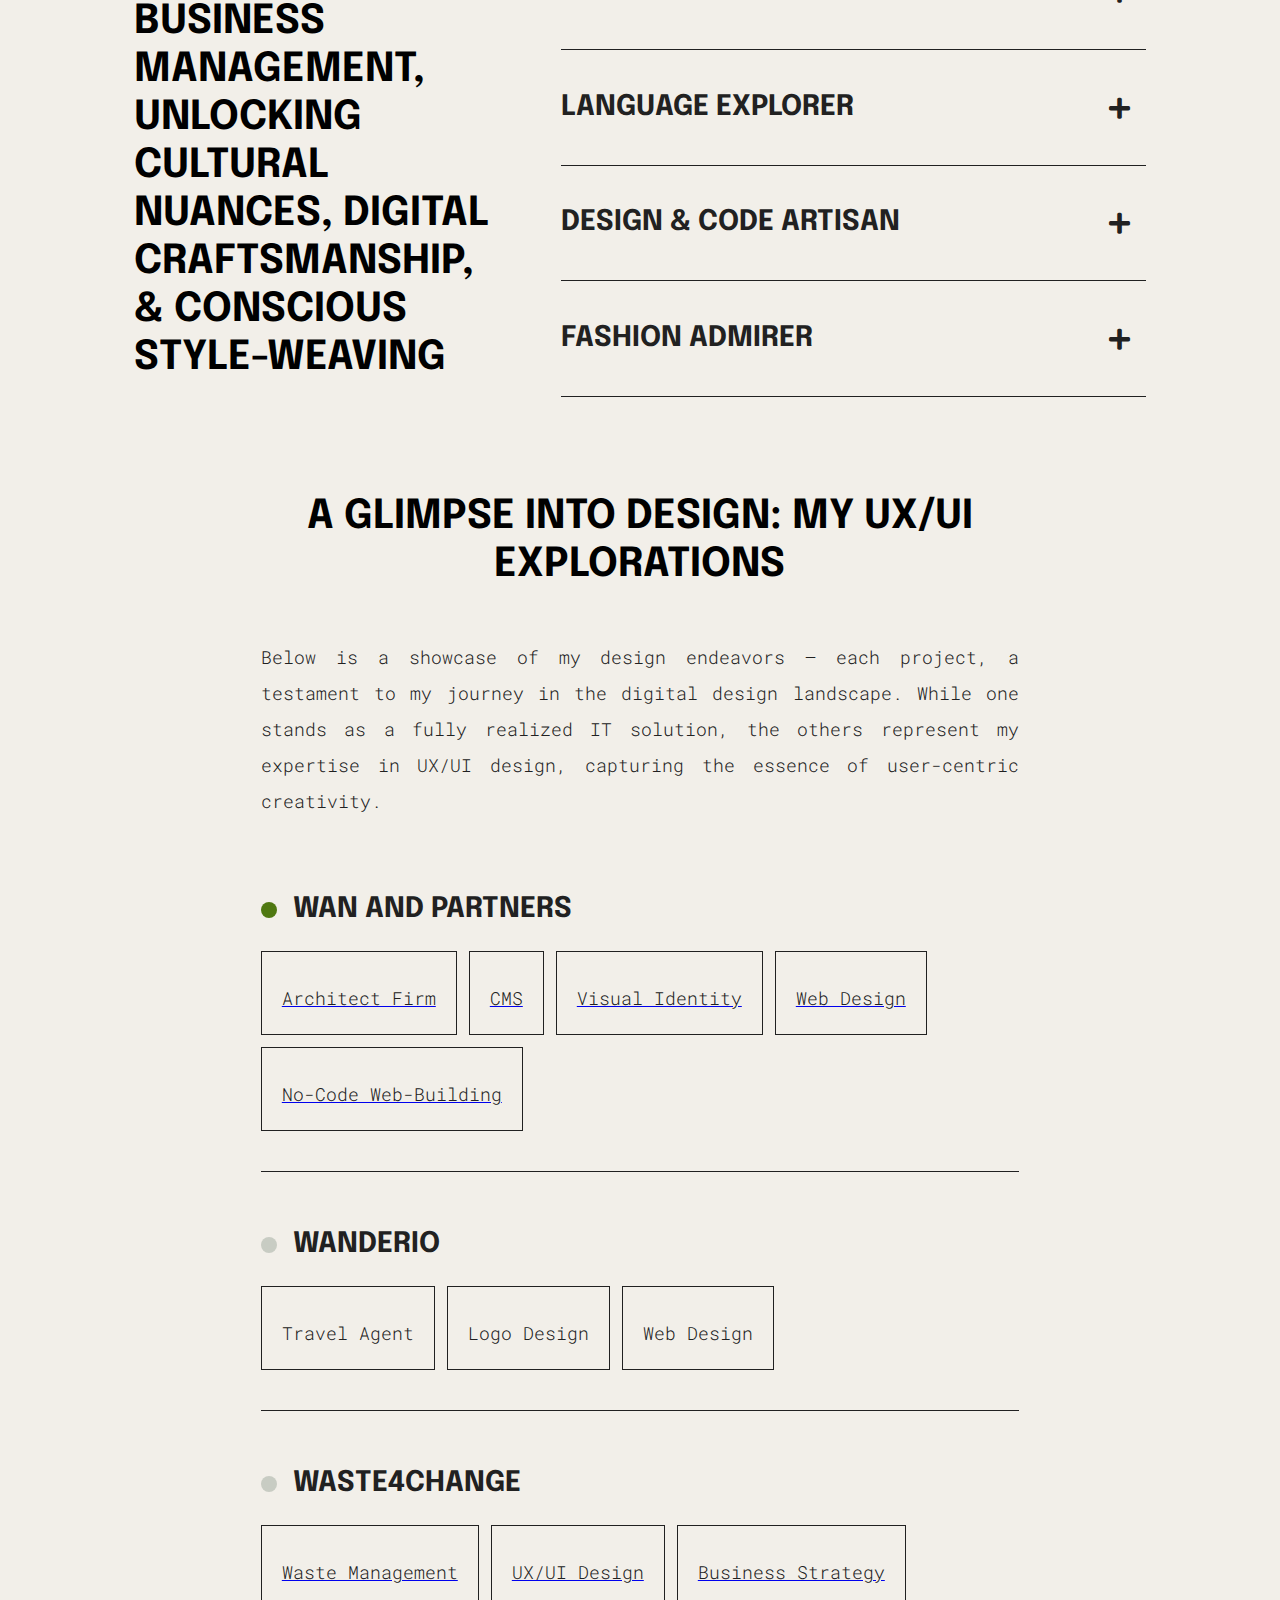
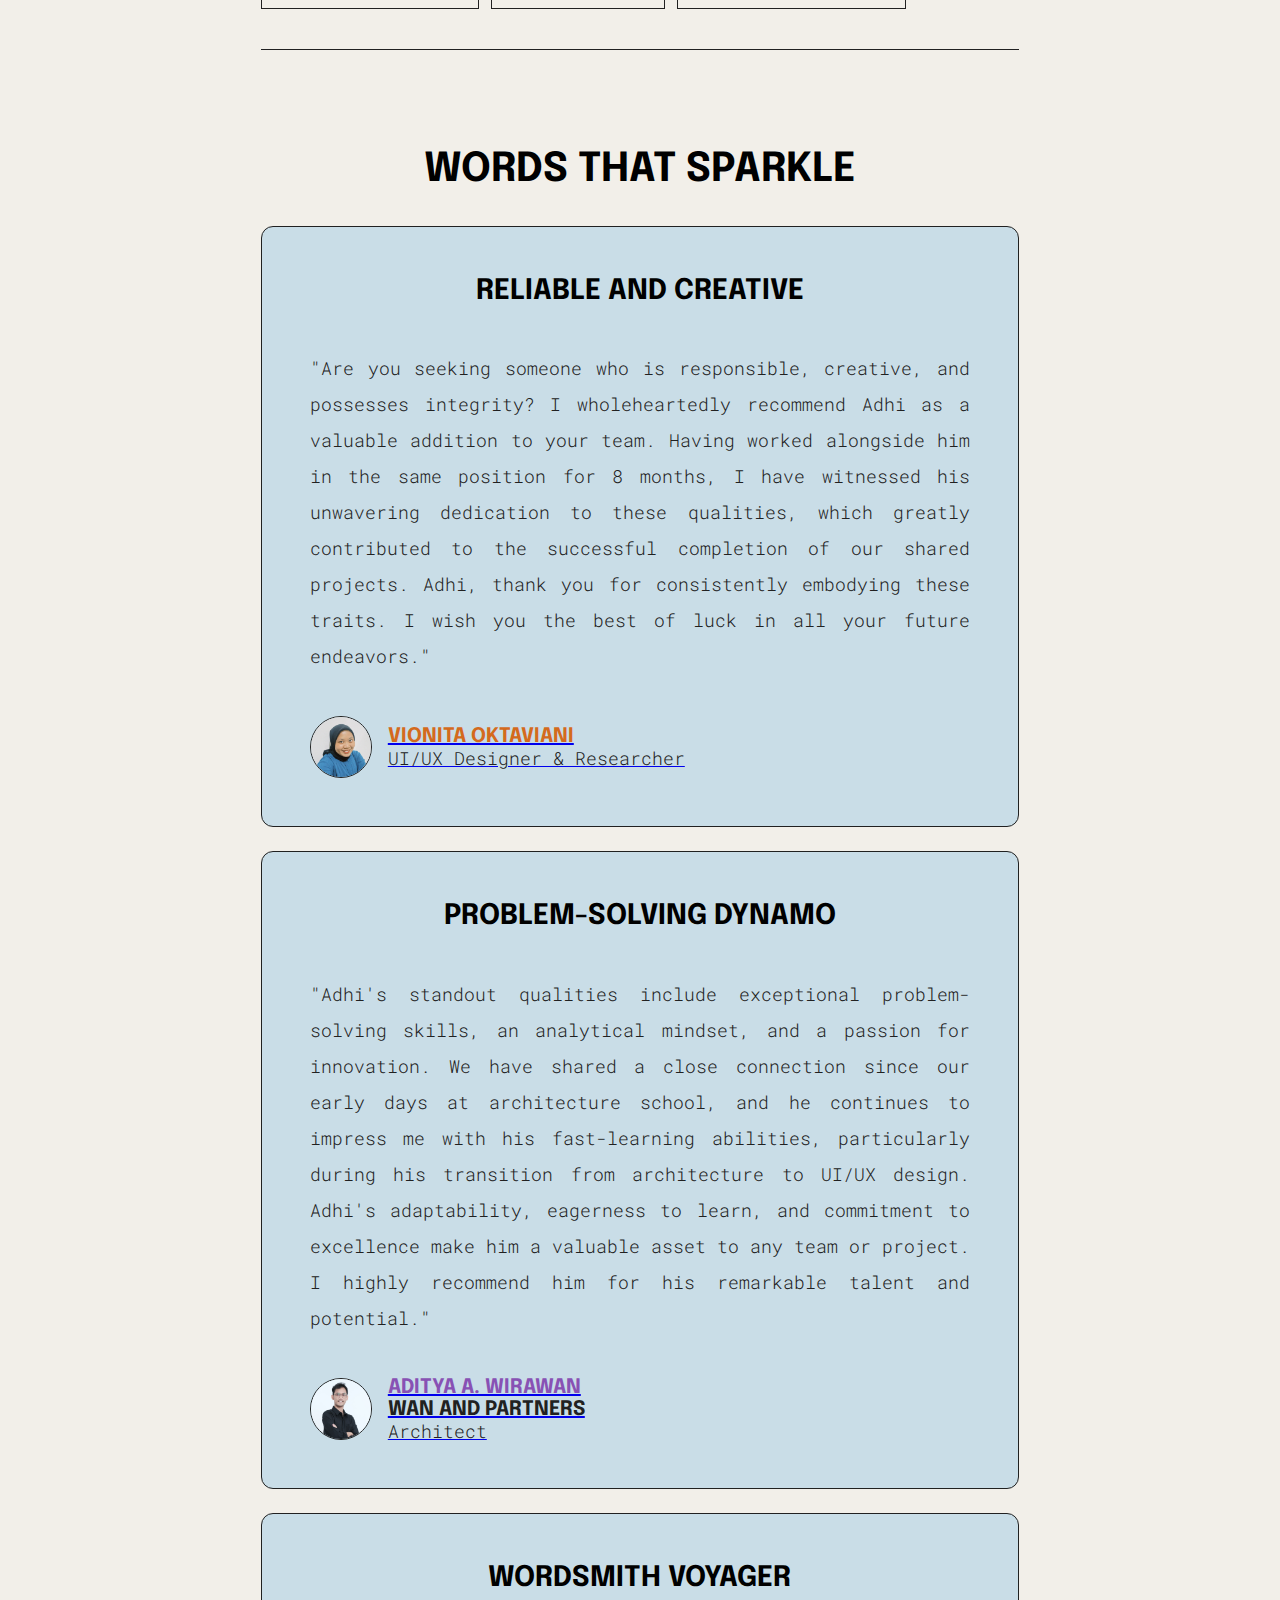
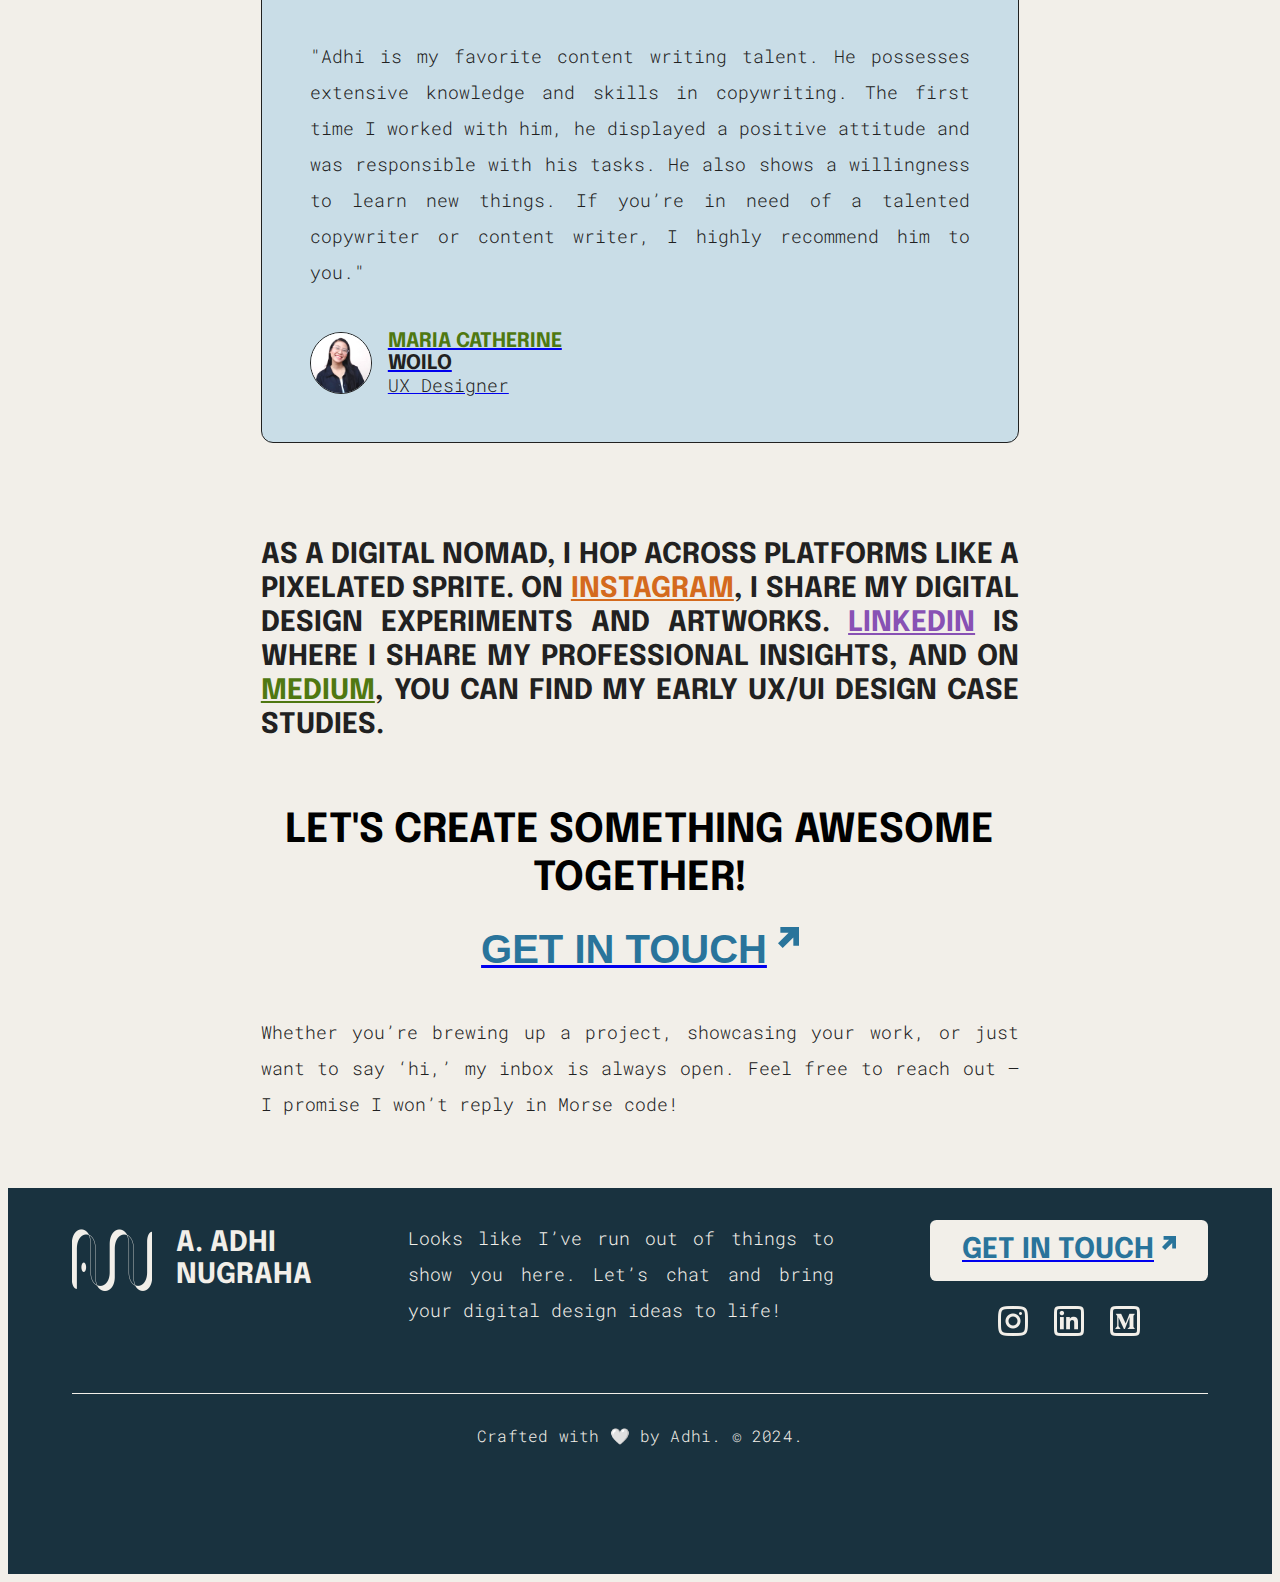
==== commit 225a9fca: "Update index.html" ====
--- a/index.html
+++ b/index.html
@@ -114,7 +114,7 @@
                 </div>
                 <img class="face-emoji" src="images/face-emoji-1.webp" alt="Face emoji of Adhi">
                 <div class="bubble-text-container">
-                    <div class="bubble-text">Hello,<br/>world!</div>
+                    <div class="bubble-text">Hello,<br>world!</div>
                 </div>
             </div>
             <h2 class="subtitle">Multiverse Maven, Singular Passion</h2>
@@ -294,7 +294,7 @@
         </span>        
         <div class="pre-footer">
             <h2 class="subtitle">Let's create something awesome together!</h2>
-            <a href="mailto:adhingrha@gmail.com?subject=Inquiry%20from%20Your%20Website%20Visitor&body=Hi%20Adhi,%0D%0A%0D%0AI've%20just%20visited%20your%20website%20and%20I'm%20interested%20in%20[your%20work/REPUTASEE/your%20design%20philosophy/etc.].%20I'd%20like%20to%20discuss%20[topic/idea/project]%20with%20you.%0D%0A%0D%0ALooking%20forward%20to%20hearing%20from%20you.%0D%0A%0D%0ABest,%0D%0A[Your%20Name]" target="_blank" class="button-unfilled">
+            <a href="mailto:adhingrha@gmail.com?subject=Inquiry%20from%20Your%20Website%20Visitor&body=Hi%20Adhi,%0D%0A%0D%0AI've%20just%20visited%20your%20website%20and%20I'm%20interested%20in%20%5Byour%20work/REPUTASEE/your%20design%20philosophy/etc.%5D.%20I'd%20like%20to%20discuss%20%5Btopic/idea/project%5D%20with%20you.%0D%0A%0D%0ALooking%20forward%20to%20hearing%20from%20you.%0D%0A%0D%0ABest,%0D%0A%5BYour%20Name%5D" target="_blank" class="button-unfilled">
                 <span class="cta-text">Get In Touch</span>
                 <div class="top-right-icon"></div>
             </a>
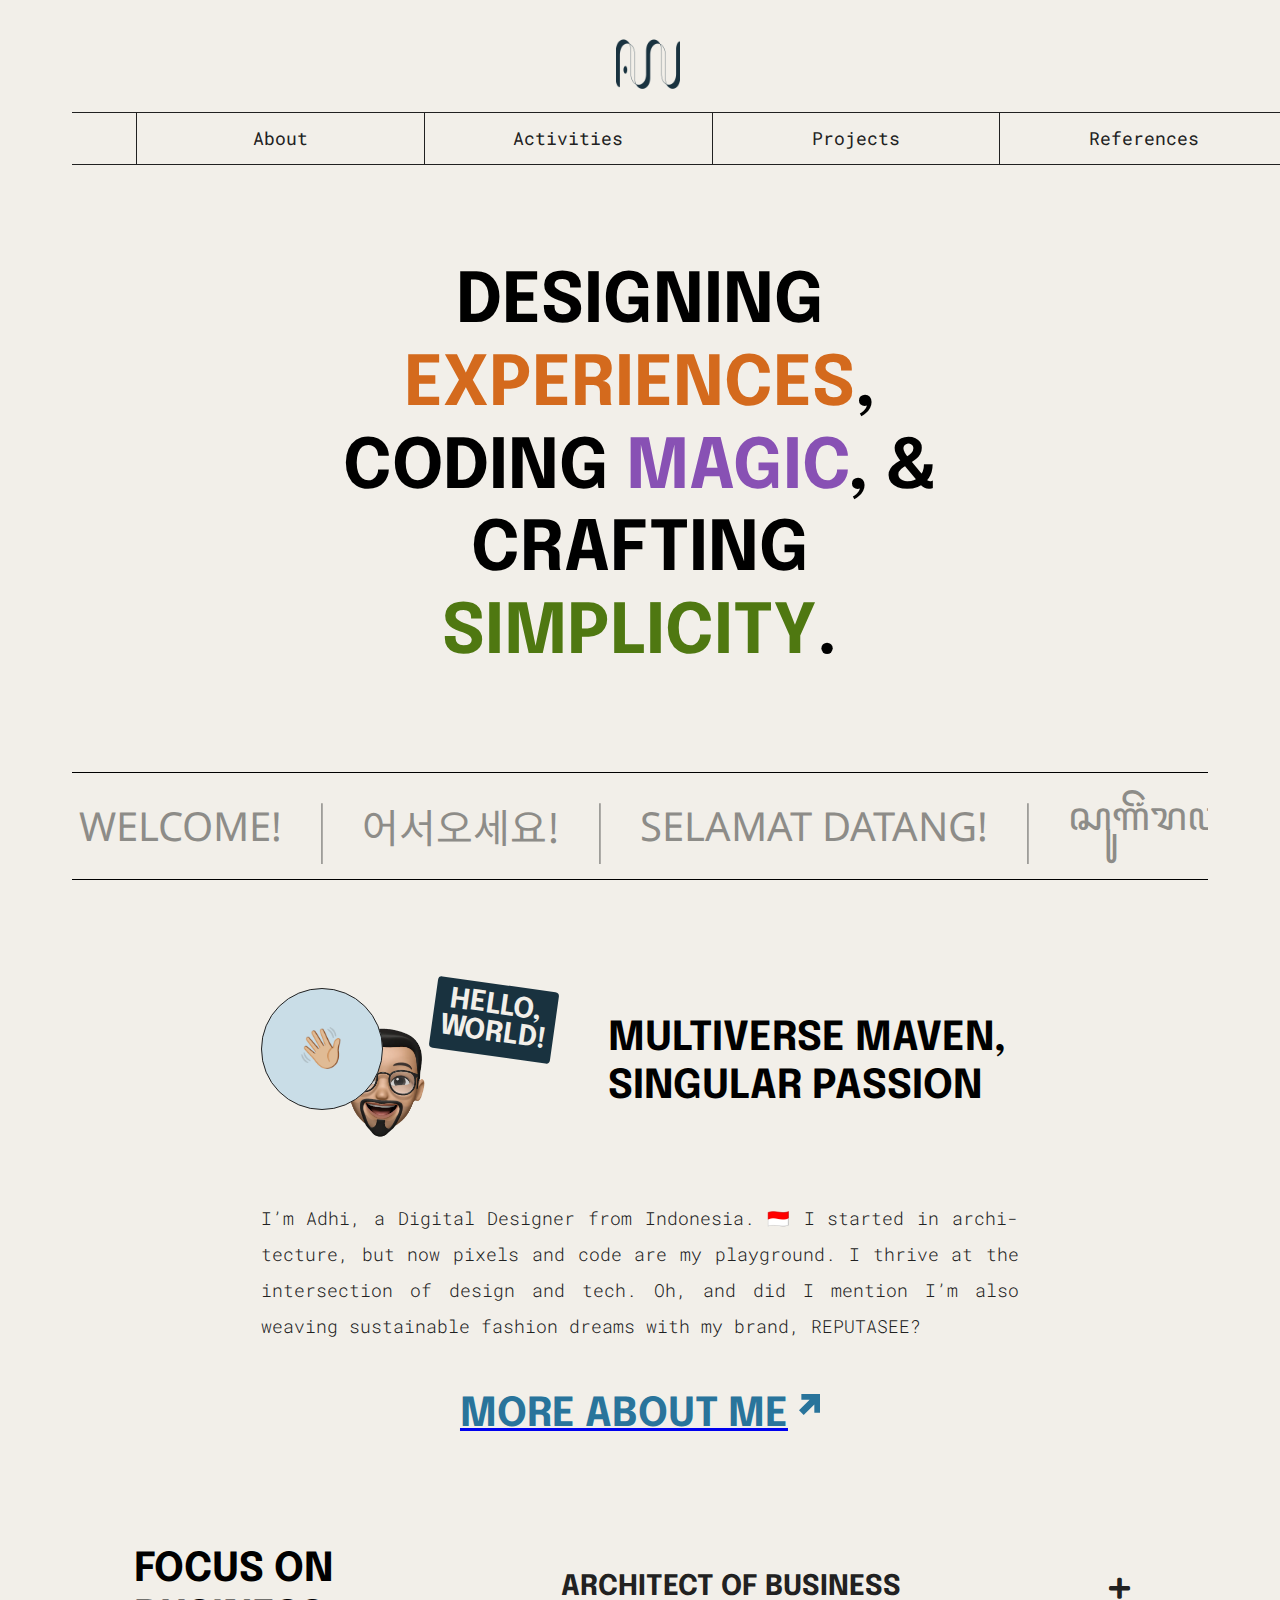
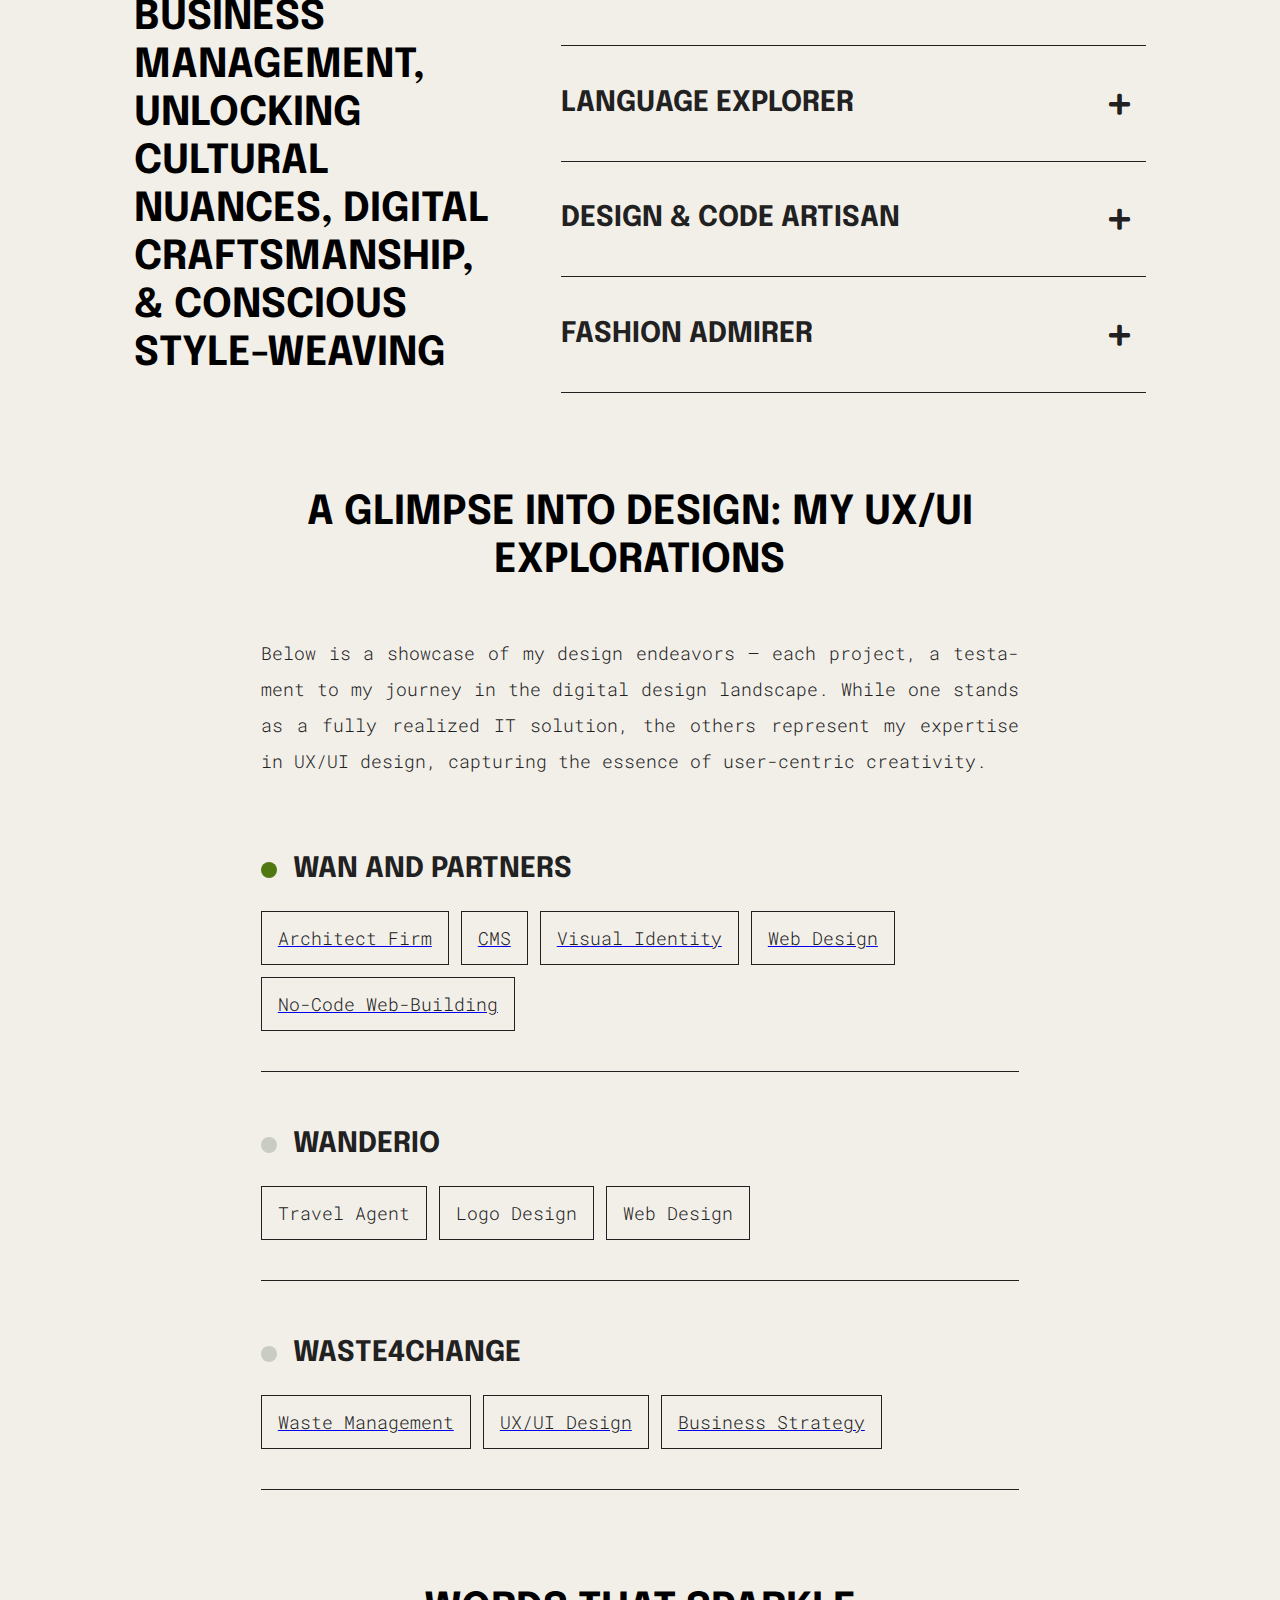
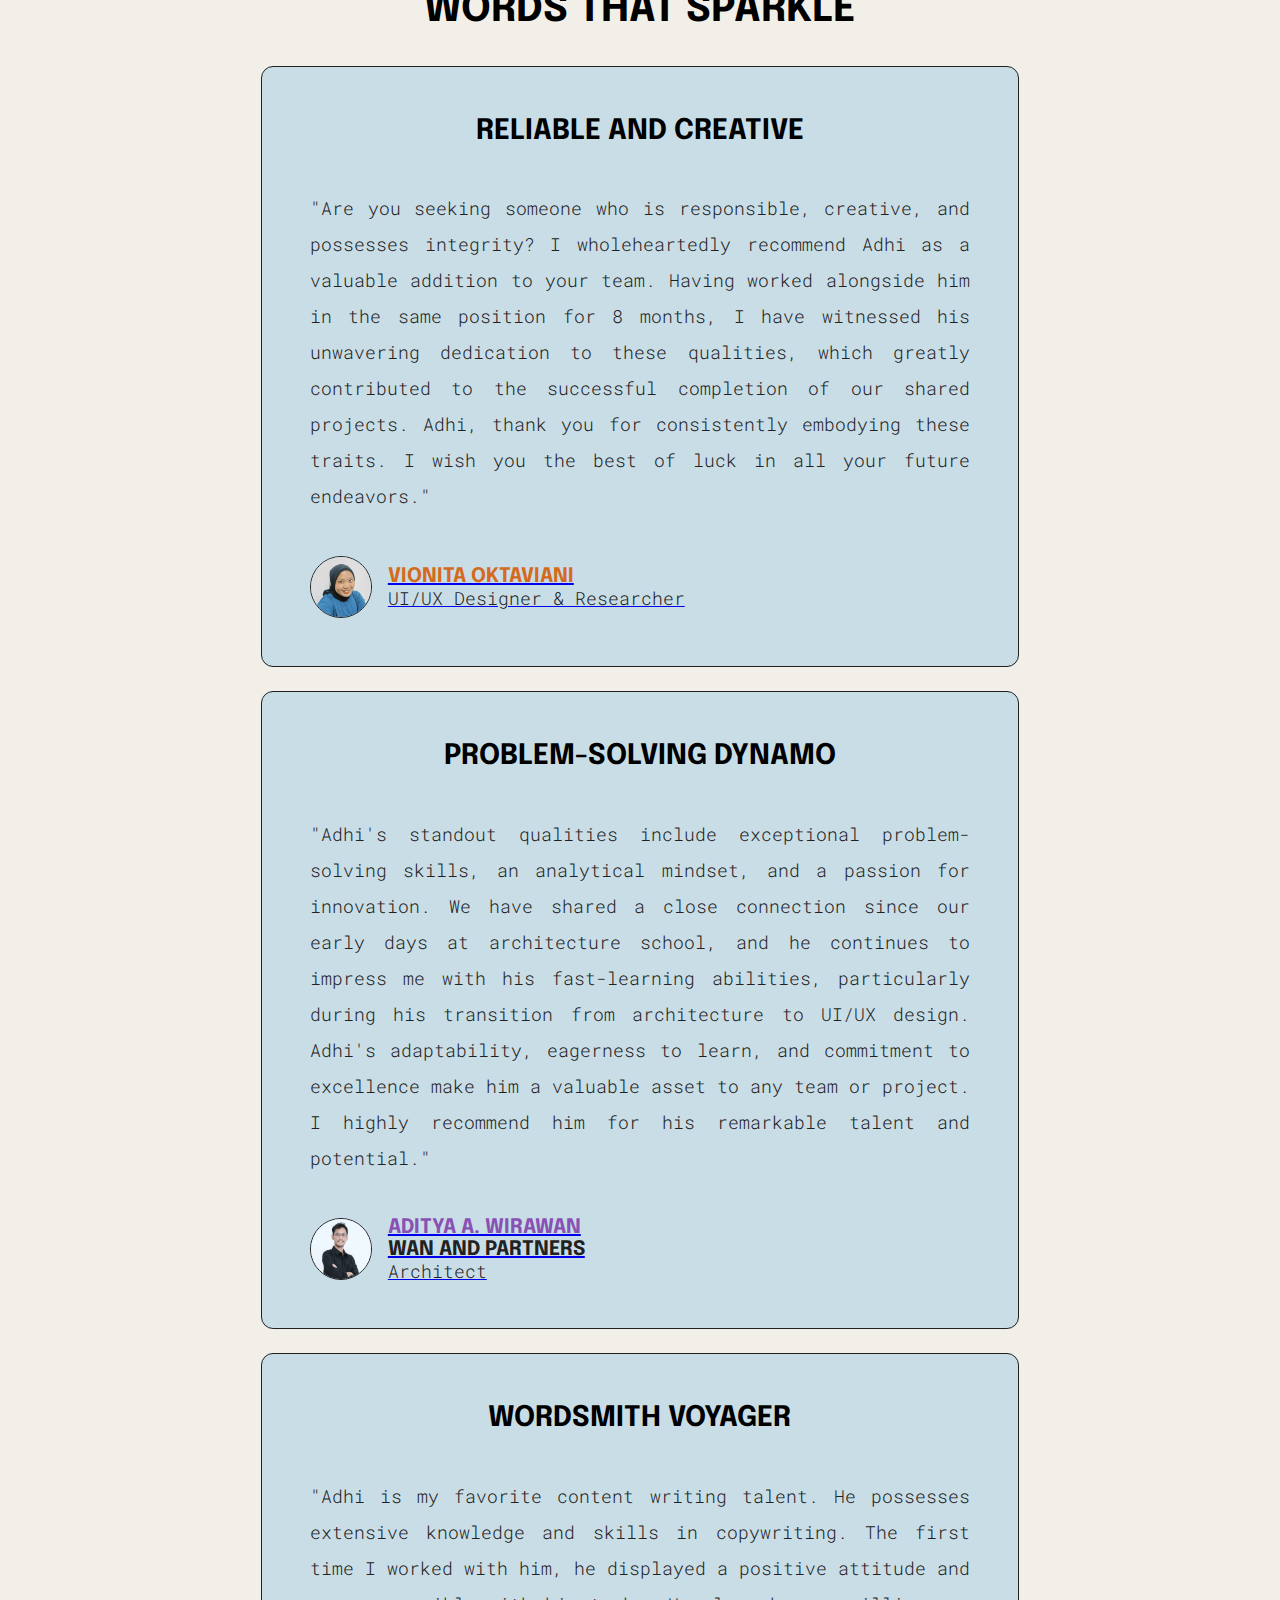
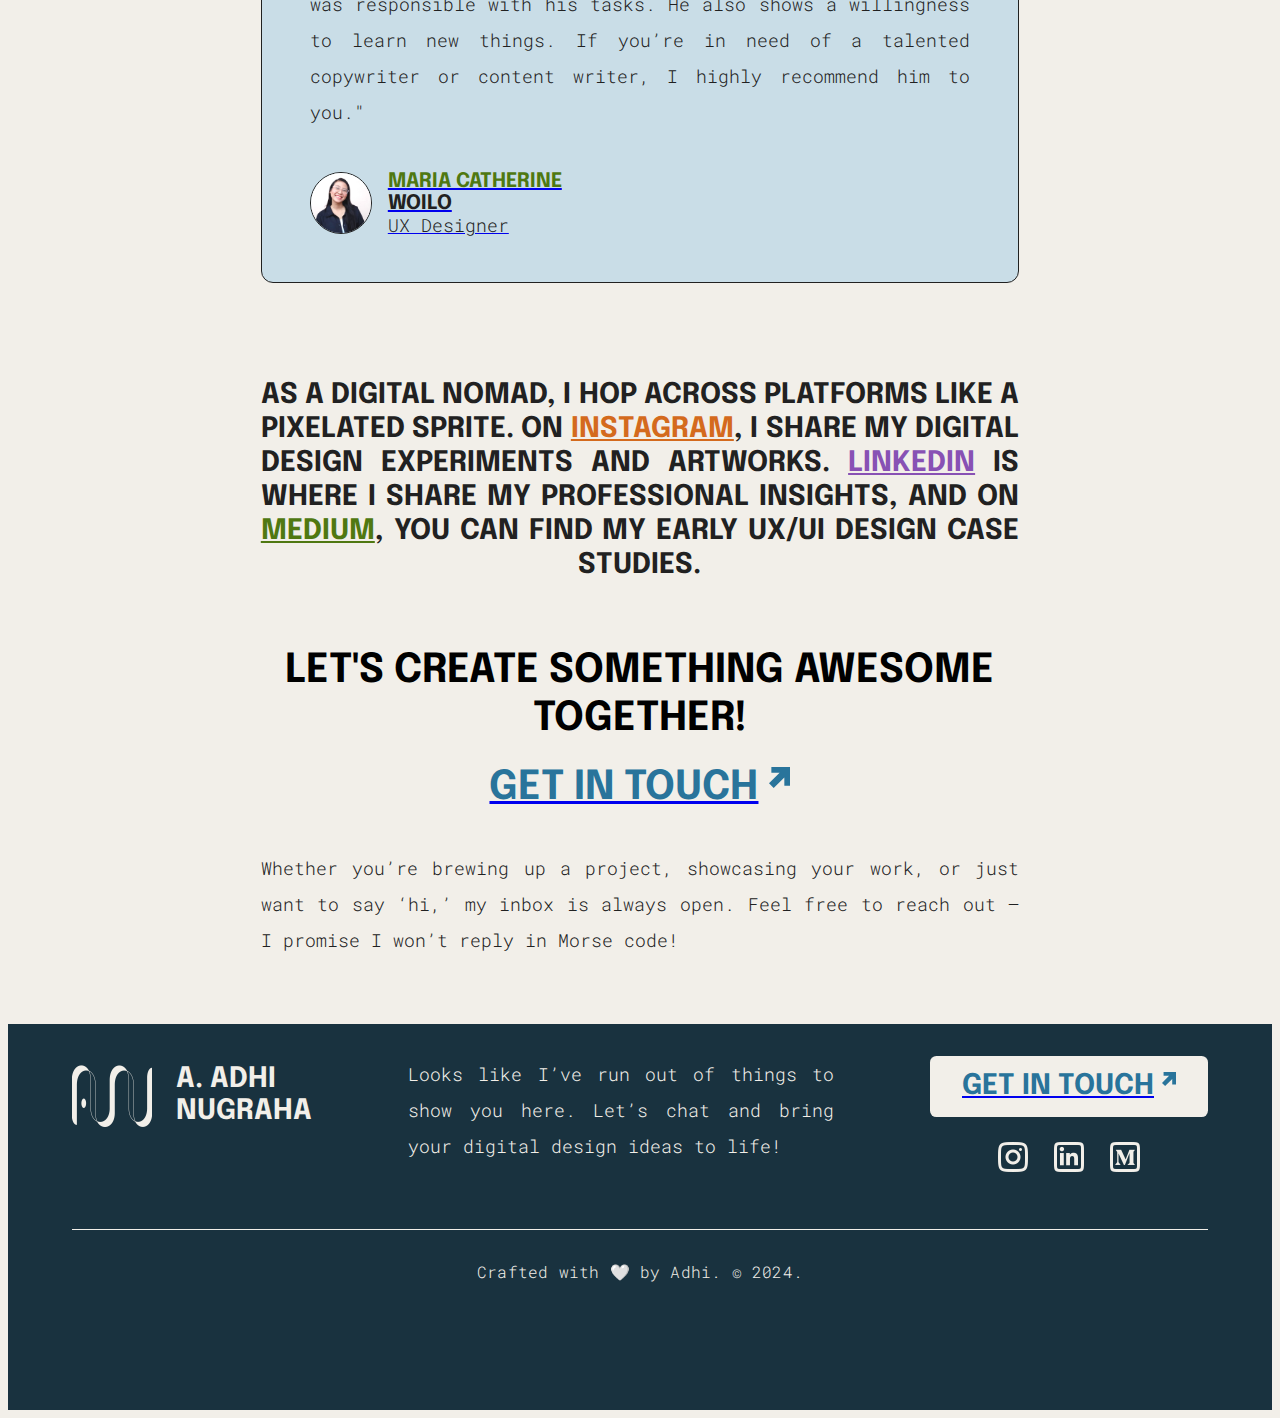
==== commit cdc9010d: "Changing my usernames" ====
--- a/index.html
+++ b/index.html
@@ -1,7 +1,7 @@
 <!DOCTYPE html>
 <html lang="en">
 <head>
-    <title>Home</title>
+    <title>Adhi Newgraha | UX/UI Designer – Crafting Seamless Digital Experiences</title>
     <script>
         document.addEventListener("DOMContentLoaded", function() {
             fetch('header.html')
@@ -290,7 +290,7 @@
     <section class="social-section">
         <span class="label social-text">
             As a digital nomad, I hop across platforms like a pixelated sprite. On 
-            <a class="social-link instagram" href="https://instagram.com/ux.adhi" aria-label="Instagram" target="_blank">Instagram</a>, I share my digital design experiments and artworks. <a class="social-link linkedin" href="https://linkedin.com/in/achmadadhinugraha" aria-label="LinkedIn" target="_blank">LinkedIn</a> is where I share my professional insights, and on <a class="social-link medium" href="https://medium.com/@adhi-ngrha" aria-label="Medium" target="_blank">Medium</a>, you can find my early UX/UI design case studies.
+            <a class="social-link instagram" href="https://instagram.com/ux.dhi" aria-label="Instagram" target="_blank">Instagram</a>, I share my digital design experiments and artworks. <a class="social-link linkedin" href="https://linkedin.com/in/achmadadhinugraha" aria-label="LinkedIn" target="_blank">LinkedIn</a> is where I share my professional insights, and on <a class="social-link medium" href="https://medium.com/@adhi-ngrha" aria-label="Medium" target="_blank">Medium</a>, you can find my early UX/UI design case studies.
         </span>        
         <div class="pre-footer">
             <h2 class="subtitle">Let's create something awesome together!</h2>
